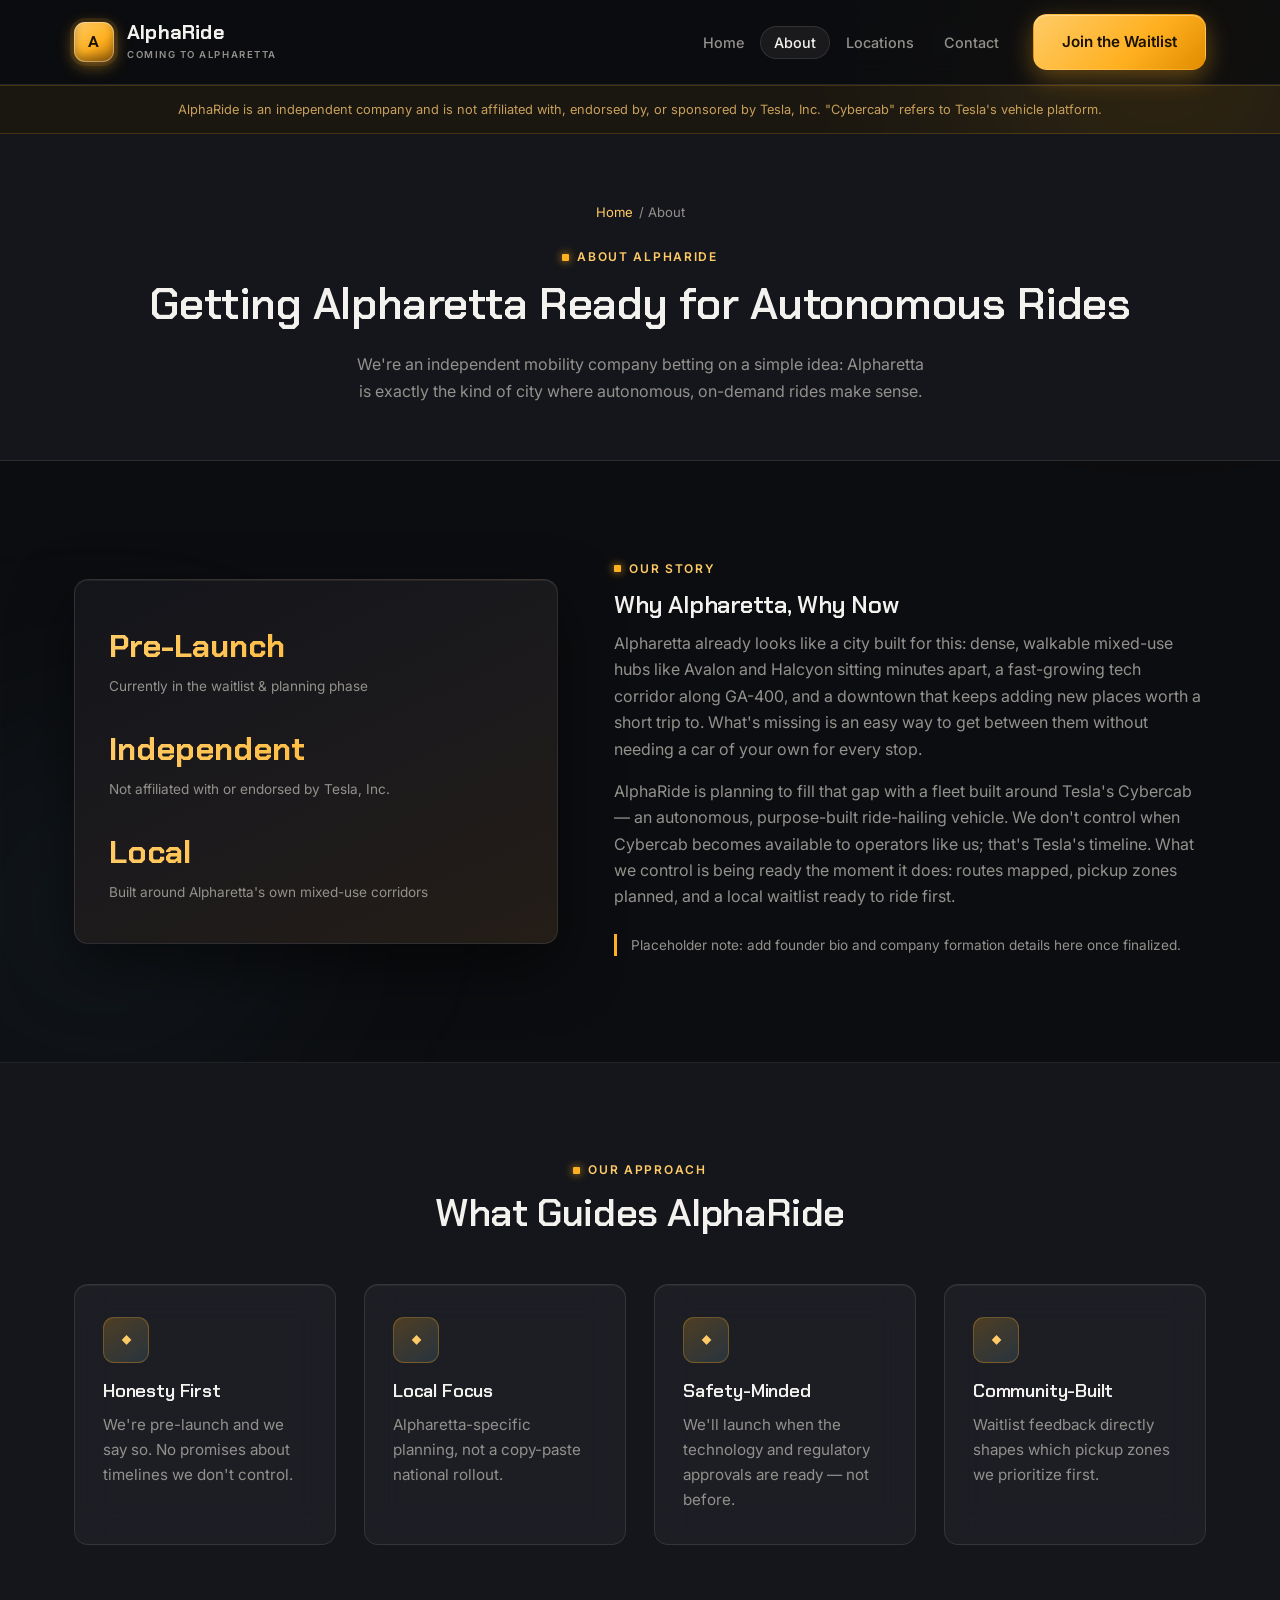
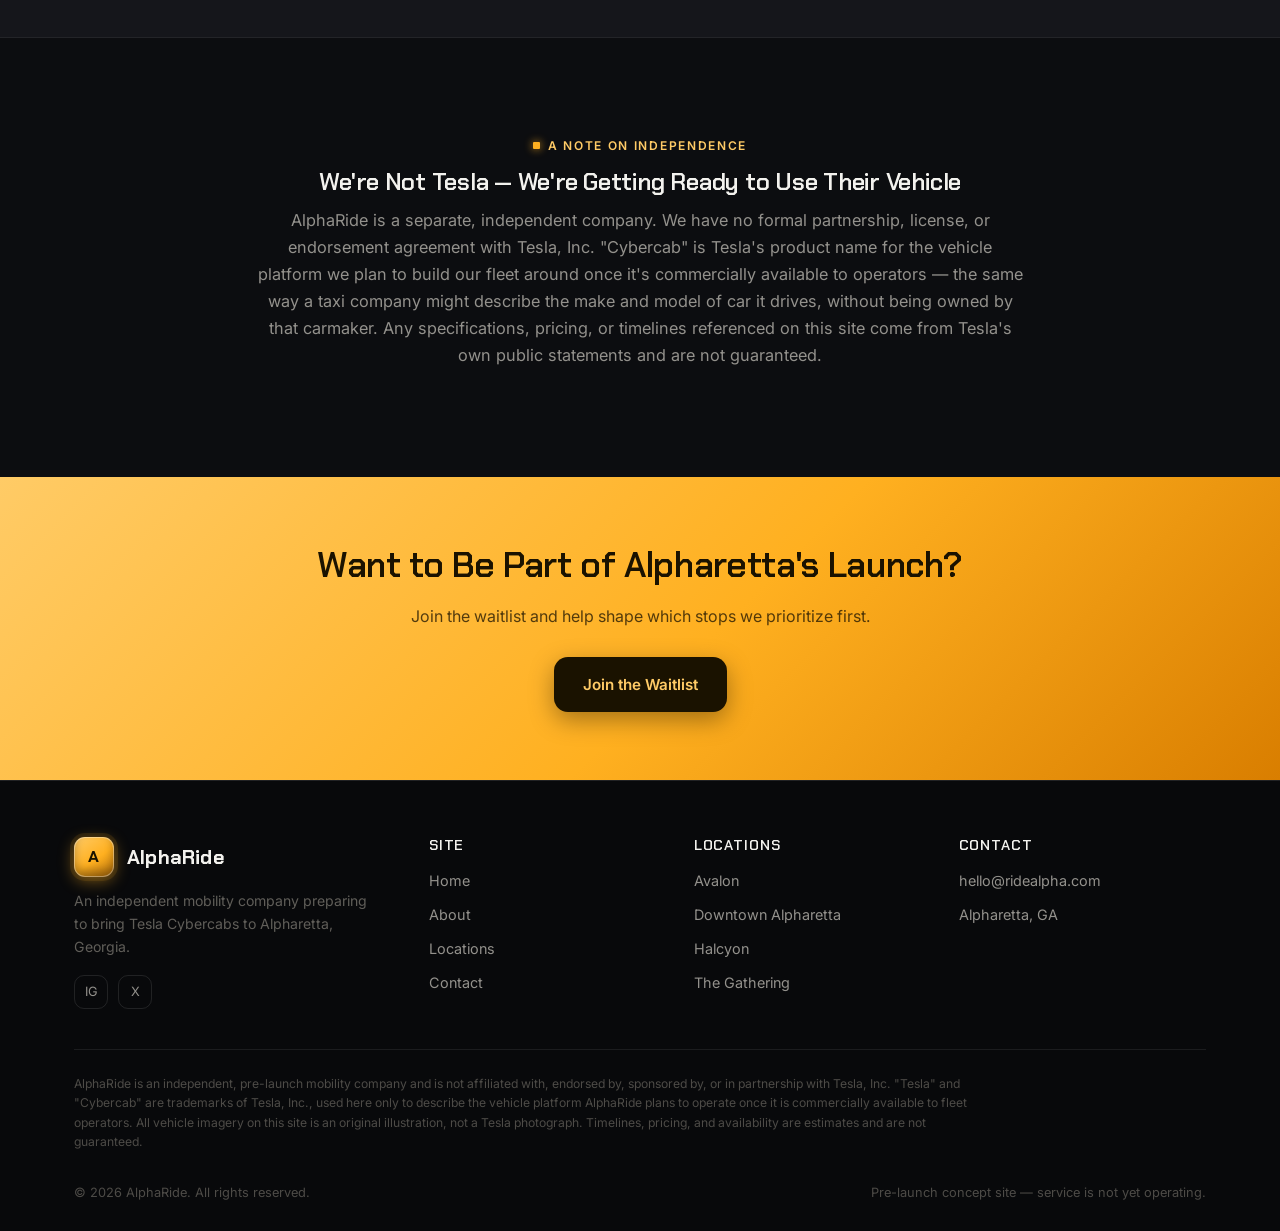
==== about.html @ 63493c4d "Build AlphaRide pre-launch site Four-page teaser site for AlphaRide, an independent mobility company" ====
<!DOCTYPE html>
<html lang="en">
<head>
<meta charset="UTF-8">
<meta name="viewport" content="width=device-width, initial-scale=1.0">
<title>About | AlphaRide</title>
<meta name="description" content="AlphaRide is an independent mobility company preparing to launch a Tesla Cybercab fleet in Alpharetta, Georgia. Learn about our vision and approach.">
<link rel="icon" type="image/svg+xml" href="favicon.svg">
<link rel="preconnect" href="https://fonts.googleapis.com">
<link rel="preconnect" href="https://fonts.gstatic.com" crossorigin>
<link href="https://fonts.googleapis.com/css2?family=Chakra+Petch:wght@500;600;700&family=Inter:wght@400;500;600;700&display=swap" rel="stylesheet">
<link rel="stylesheet" href="css/styles.css">
</head>
<body>

<header class="site-header">
  <div class="container">
    <a href="index.html" class="logo">
      <span class="logo-mark">A</span>
      <span>
        <span class="logo-text">AlphaRide</span>
        <span class="logo-sub">Coming to Alpharetta</span>
      </span>
    </a>
    <nav class="main-nav" id="main-nav">
      <ul class="nav-links">
        <li><a href="index.html">Home</a></li>
        <li><a href="about.html" class="active">About</a></li>
        <li><a href="locations.html">Locations</a></li>
        <li><a href="contact.html">Contact</a></li>
      </ul>
      <a href="contact.html" class="btn btn-primary">Join the Waitlist</a>
    </nav>
    <button class="nav-toggle" aria-label="Toggle navigation" aria-expanded="false" aria-controls="main-nav">
      <span></span><span></span><span></span>
    </button>
  </div>
</header>

<div class="disclaimer-strip">
  <div class="container">
    <p>AlphaRide is an independent company and is not affiliated with, endorsed by, or sponsored by Tesla, Inc. "Cybercab" refers to Tesla's vehicle platform.</p>
  </div>
</div>

<main>

  <div class="page-header">
    <div class="container">
      <div class="breadcrumb"><a href="index.html">Home</a> / About</div>
      <span class="eyebrow">About AlphaRide</span>
      <h1>Getting Alpharetta Ready for Autonomous Rides</h1>
      <p>We're an independent mobility company betting on a simple idea: Alpharetta is exactly the kind of city where autonomous, on-demand rides make sense.</p>
    </div>
  </div>

  <!-- Story -->
  <section>
    <div class="container about-split">
      <div class="stat-panel">
        <div class="sp-item">
          <div class="sp-number">Pre-Launch</div>
          <div class="sp-label">Currently in the waitlist &amp; planning phase</div>
        </div>
        <div class="sp-item">
          <div class="sp-number">Independent</div>
          <div class="sp-label">Not affiliated with or endorsed by Tesla, Inc.</div>
        </div>
        <div class="sp-item">
          <div class="sp-number">Local</div>
          <div class="sp-label">Built around Alpharetta's own mixed-use corridors</div>
        </div>
      </div>
      <div>
        <span class="eyebrow">Our Story</span>
        <h2>Why Alpharetta, Why Now</h2>
        <p style="color:var(--color-text-light);">Alpharetta already looks like a city built for this: dense, walkable mixed-use hubs like Avalon and Halcyon sitting minutes apart, a fast-growing tech corridor along GA-400, and a downtown that keeps adding new places worth a short trip to. What's missing is an easy way to get between them without needing a car of your own for every stop.</p>
        <p style="color:var(--color-text-light);">AlphaRide is planning to fill that gap with a fleet built around Tesla's Cybercab — an autonomous, purpose-built ride-hailing vehicle. We don't control when Cybercab becomes available to operators like us; that's Tesla's timeline. What we control is being ready the moment it does: routes mapped, pickup zones planned, and a local waitlist ready to ride first.</p>
        <p style="font-size:0.85rem; color:var(--color-text-light); border-left:3px solid var(--color-accent); padding-left:14px; margin-top:24px;">
          Placeholder note: add founder bio and company formation details here once finalized.
        </p>
      </div>
    </div>
  </section>

  <!-- Values -->
  <section class="section-bg-alt">
    <div class="container">
      <div class="section-header">
        <span class="eyebrow">Our Approach</span>
        <h2>What Guides AlphaRide</h2>
      </div>
      <div class="grid grid-4">
        <div class="card">
          <div class="icon">◆</div>
          <h3>Honesty First</h3>
          <p>We're pre-launch and we say so. No promises about timelines we don't control.</p>
        </div>
        <div class="card">
          <div class="icon">◆</div>
          <h3>Local Focus</h3>
          <p>Alpharetta-specific planning, not a copy-paste national rollout.</p>
        </div>
        <div class="card">
          <div class="icon">◆</div>
          <h3>Safety-Minded</h3>
          <p>We'll launch when the technology and regulatory approvals are ready — not before.</p>
        </div>
        <div class="card">
          <div class="icon">◆</div>
          <h3>Community-Built</h3>
          <p>Waitlist feedback directly shapes which pickup zones we prioritize first.</p>
        </div>
      </div>
    </div>
  </section>

  <!-- Independence disclosure -->
  <section>
    <div class="container" style="max-width:820px; text-align:center; margin:0 auto;">
      <span class="eyebrow" style="justify-content:center;">A Note on Independence</span>
      <h2>We're Not Tesla — We're Getting Ready to Use Their Vehicle</h2>
      <p style="color:var(--color-text-light); font-size:1.02rem;">AlphaRide is a separate, independent company. We have no formal partnership, license, or endorsement agreement with Tesla, Inc. "Cybercab" is Tesla's product name for the vehicle platform we plan to build our fleet around once it's commercially available to operators — the same way a taxi company might describe the make and model of car it drives, without being owned by that carmaker. Any specifications, pricing, or timelines referenced on this site come from Tesla's own public statements and are not guaranteed.</p>
    </div>
  </section>

  <!-- CTA -->
  <section class="cta-banner">
    <div class="container">
      <h2>Want to Be Part of Alpharetta's Launch?</h2>
      <p>Join the waitlist and help shape which stops we prioritize first.</p>
      <a href="contact.html" class="btn btn-primary">Join the Waitlist</a>
    </div>
  </section>

</main>

<footer class="site-footer">
  <div class="container">
    <div class="footer-grid">
      <div class="footer-brand">
        <a href="index.html" class="logo">
          <span class="logo-mark">A</span>
          <span class="logo-text">AlphaRide</span>
        </a>
        <p>An independent mobility company preparing to bring Tesla Cybercabs to Alpharetta, Georgia.</p>
        <div class="footer-social">
          <a href="#" aria-label="Instagram">IG</a>
          <a href="#" aria-label="X / Twitter">X</a>
        </div>
      </div>
      <div class="footer-col">
        <h4>Site</h4>
        <ul>
          <li><a href="index.html">Home</a></li>
          <li><a href="about.html">About</a></li>
          <li><a href="locations.html">Locations</a></li>
          <li><a href="contact.html">Contact</a></li>
        </ul>
      </div>
      <div class="footer-col">
        <h4>Locations</h4>
        <ul>
          <li><a href="locations.html">Avalon</a></li>
          <li><a href="locations.html">Downtown Alpharetta</a></li>
          <li><a href="locations.html">Halcyon</a></li>
          <li><a href="locations.html">The Gathering</a></li>
        </ul>
      </div>
      <div class="footer-col">
        <h4>Contact</h4>
        <ul>
          <li><a href="mailto:hello@ridealpha.com">hello@ridealpha.com</a></li>
          <li>Alpharetta, GA</li>
        </ul>
      </div>
    </div>
    <p class="footer-legal">AlphaRide is an independent, pre-launch mobility company and is not affiliated with, endorsed by, sponsored by, or in partnership with Tesla, Inc. "Tesla" and "Cybercab" are trademarks of Tesla, Inc., used here only to describe the vehicle platform AlphaRide plans to operate once it is commercially available to fleet operators. All vehicle imagery on this site is an original illustration, not a Tesla photograph. Timelines, pricing, and availability are estimates and are not guaranteed.</p>
    <div class="footer-bottom">
      <span>&copy; 2026 AlphaRide. All rights reserved.</span>
      <span>Pre-launch concept site — service is not yet operating.</span>
    </div>
  </div>
</footer>

<script src="js/main.js"></script>
</body>
</html>
---- css/styles.css ----
/* ===========================================================
   AlphaRide — shared stylesheet
   Dark graphite + amber "headlights at dusk" visual system
   =========================================================== */

:root {
  --color-bg: #0c0d10;
  --color-bg-alt: #15161b;
  --color-bg-dark: #08090b;
  --color-bg-dark-alt: #131419;
  --color-text: #f3f2ee;
  --color-text-light: #93918c;
  --color-text-invert: #f3f2ee;
  --color-accent: #ffb020;
  --color-accent-dark: #ffcb66;
  --color-ice: #7dd8ff;
  --color-white: #ffffff;
  --color-border: rgba(255, 255, 255, 0.1);
  --color-border-strong: rgba(255, 255, 255, 0.2);

  --glass-bg: rgba(255, 255, 255, 0.035);
  --glass-bg-hover: rgba(255, 255, 255, 0.06);
  --glass-blur: blur(18px) saturate(140%);

  --font-heading: "Chakra Petch", "Inter", -apple-system, BlinkMacSystemFont, "Segoe UI", sans-serif;
  --font-body: "Inter", -apple-system, BlinkMacSystemFont, "Segoe UI", sans-serif;

  --max-width: 1180px;
  --radius: 14px;
  --shadow-sm: 0 1px 3px rgba(0, 0, 0, 0.3);
  --shadow-md: 0 24px 60px rgba(0, 0, 0, 0.5);
  --transition: 0.25s cubic-bezier(0.4, 0, 0.2, 1);
}

/* ---------- Reset ---------- */
*, *::before, *::after { box-sizing: border-box; }
html { scroll-behavior: smooth; }

body {
  margin: 0;
  font-family: var(--font-body);
  color: var(--color-text);
  background: var(--color-bg);
  line-height: 1.65;
  -webkit-font-smoothing: antialiased;
  position: relative;
  overflow-x: hidden;
}

body::before,
body::after {
  content: "";
  position: fixed;
  border-radius: 50%;
  filter: blur(120px);
  z-index: -1;
  pointer-events: none;
}

body::before {
  width: 640px;
  height: 480px;
  top: -180px;
  right: -200px;
  background: radial-gradient(circle, rgba(255, 176, 32, 0.16), transparent 70%);
}

body::after {
  width: 560px;
  height: 420px;
  bottom: -220px;
  left: -180px;
  background: radial-gradient(circle, rgba(125, 216, 255, 0.1), transparent 70%);
}

::selection { background: rgba(255, 176, 32, 0.35); color: #10100e; }

::-webkit-scrollbar { width: 10px; height: 10px; }
::-webkit-scrollbar-track { background: var(--color-bg); }
::-webkit-scrollbar-thumb { background: rgba(255, 255, 255, 0.14); border-radius: 8px; }
::-webkit-scrollbar-thumb:hover { background: rgba(255, 255, 255, 0.24); }

img { max-width: 100%; display: block; }
a { color: inherit; text-decoration: none; }
ul { margin: 0; padding: 0; list-style: none; }

h1, h2, h3, h4 {
  font-family: var(--font-heading);
  font-weight: 600;
  line-height: 1.14;
  letter-spacing: -0.01em;
  margin: 0 0 0.5em;
  color: var(--color-text);
}

p { margin: 0 0 1em; color: var(--color-text-light); }

.container {
  width: 100%;
  max-width: var(--max-width);
  margin: 0 auto;
  padding: 0 24px;
  position: relative;
}

section { padding: 92px 0; position: relative; }

.section-bg-alt {
  background: var(--color-bg-alt);
  border-top: 1px solid rgba(255, 255, 255, 0.06);
  border-bottom: 1px solid rgba(255, 255, 255, 0.06);
}

.section-bg-dark {
  position: relative;
  background: linear-gradient(160deg, var(--color-bg-dark) 0%, var(--color-bg-dark-alt) 100%);
  overflow: hidden;
}

.section-header { max-width: 640px; margin: 0 auto 48px; text-align: center; }

.eyebrow {
  display: inline-flex;
  align-items: center;
  gap: 8px;
  font-family: var(--font-body);
  font-size: 0.75rem;
  font-weight: 600;
  letter-spacing: 0.14em;
  text-transform: uppercase;
  color: var(--color-accent-dark);
  margin-bottom: 12px;
}

.eyebrow::before {
  content: "";
  width: 7px;
  height: 7px;
  border-radius: 1px;
  background: var(--color-accent);
  box-shadow: 0 0 8px rgba(255, 176, 32, 0.85);
  display: inline-block;
}

.section-header h2 { font-size: clamp(1.75rem, 3vw, 2.5rem); }
.section-header p { color: var(--color-text-light); font-size: 1.05rem; }

/* ---------- Disclaimer strip ---------- */
.disclaimer-strip {
  background: rgba(255, 176, 32, 0.06);
  border-top: 1px solid rgba(255, 176, 32, 0.18);
  border-bottom: 1px solid rgba(255, 176, 32, 0.18);
  padding: 14px 0;
}

.disclaimer-strip p {
  margin: 0;
  font-size: 0.8rem;
  color: #c9a05a;
  text-align: center;
  line-height: 1.5;
}

/* ---------- Buttons ---------- */
.btn {
  display: inline-flex;
  align-items: center;
  justify-content: center;
  gap: 8px;
  padding: 14px 28px;
  border-radius: var(--radius);
  font-weight: 600;
  font-size: 0.95rem;
  border: 1px solid transparent;
  cursor: pointer;
  transition: background var(--transition), color var(--transition), border-color var(--transition), transform var(--transition), box-shadow var(--transition);
  white-space: nowrap;
}

.btn:hover { transform: translateY(-2px); }

.btn-primary {
  background: linear-gradient(135deg, #ffcb66 0%, var(--color-accent) 60%, #e08d00 100%);
  color: #1a1200;
  box-shadow: 0 8px 24px rgba(255, 176, 32, 0.35), inset 0 1px 0 rgba(255, 255, 255, 0.35);
}

.btn-primary:hover {
  box-shadow: 0 12px 34px rgba(255, 176, 32, 0.5), inset 0 1px 0 rgba(255, 255, 255, 0.4);
}

.btn-secondary {
  background: var(--glass-bg);
  backdrop-filter: var(--glass-blur);
  -webkit-backdrop-filter: var(--glass-blur);
  color: var(--color-text);
  border-color: var(--color-border);
}

.btn-secondary:hover {
  background: var(--glass-bg-hover);
  border-color: var(--color-border-strong);
  box-shadow: 0 8px 24px rgba(0, 0, 0, 0.35);
}

.btn-block { width: 100%; }

/* ---------- Header ---------- */
.site-header {
  position: sticky;
  top: 0;
  z-index: 100;
  background: rgba(12, 13, 16, 0.72);
  backdrop-filter: blur(14px) saturate(140%);
  -webkit-backdrop-filter: blur(14px) saturate(140%);
  border-bottom: 1px solid var(--color-border);
}

.site-header .container {
  display: flex;
  align-items: center;
  justify-content: space-between;
  height: 84px;
}

.logo {
  font-family: var(--font-heading);
  font-size: 1.25rem;
  font-weight: 700;
  letter-spacing: 0.01em;
  color: var(--color-text);
  display: flex;
  align-items: center;
  gap: 13px;
}

.logo .logo-mark {
  position: relative;
  width: 40px;
  height: 40px;
  border-radius: 11px;
  background: linear-gradient(145deg, #ffcb66 0%, var(--color-accent) 55%, #b9720a 100%);
  color: #1a1200;
  display: flex;
  align-items: center;
  justify-content: center;
  flex-shrink: 0;
  font-family: var(--font-heading);
  font-weight: 700;
  font-size: 1.05rem;
  box-shadow:
    inset 0 0 0 1px rgba(255, 255, 255, 0.35),
    inset 0 -6px 10px rgba(20, 12, 0, 0.35),
    0 4px 16px rgba(255, 176, 32, 0.45),
    0 0 0 4px rgba(255, 176, 32, 0.1);
  transition: box-shadow var(--transition), transform var(--transition);
}

.logo:hover .logo-mark {
  transform: translateY(-1px);
  box-shadow:
    inset 0 0 0 1px rgba(255, 255, 255, 0.4),
    inset 0 -6px 10px rgba(20, 12, 0, 0.35),
    0 6px 20px rgba(255, 176, 32, 0.6),
    0 0 0 5px rgba(255, 176, 32, 0.14);
}

.logo .logo-text { display: block; line-height: 1.1; }

.logo .logo-sub {
  display: block;
  font-family: var(--font-body);
  font-size: 0.6rem;
  font-weight: 600;
  letter-spacing: 0.16em;
  text-transform: uppercase;
  color: var(--color-text-light);
  margin-top: 4px;
}

.main-nav { display: flex; align-items: center; gap: 8px; }
.nav-links { display: flex; align-items: center; gap: 2px; margin-right: 12px; }

.nav-links a {
  font-size: 0.9rem;
  font-weight: 500;
  color: var(--color-text-light);
  position: relative;
  padding: 8px 14px;
  border-radius: 999px;
  transition: background var(--transition), color var(--transition);
}

.nav-links a:hover { color: var(--color-text); background: var(--glass-bg); }

.nav-links a.active {
  color: var(--color-text);
  background: var(--glass-bg-hover);
  box-shadow: inset 0 0 0 1px var(--color-border);
}

.nav-toggle {
  display: none;
  flex-direction: column;
  justify-content: center;
  gap: 5px;
  width: 40px;
  height: 40px;
  border: 1px solid var(--color-border);
  border-radius: var(--radius);
  background: var(--glass-bg);
  cursor: pointer;
}

.nav-toggle span {
  display: block;
  width: 18px;
  height: 2px;
  background: var(--color-text);
  margin: 0 auto;
  transition: transform var(--transition), opacity var(--transition);
}

.nav-toggle[aria-expanded="true"] span:nth-child(1) { transform: translateY(7px) rotate(45deg); }
.nav-toggle[aria-expanded="true"] span:nth-child(2) { opacity: 0; }
.nav-toggle[aria-expanded="true"] span:nth-child(3) { transform: translateY(-7px) rotate(-45deg); }

/* ---------- Hero ---------- */
.hero {
  padding: 100px 0 60px;
  position: relative;
  background: radial-gradient(ellipse 900px 500px at 15% -10%, rgba(255, 176, 32, 0.14), transparent 60%);
}

.hero .container {
  display: grid;
  grid-template-columns: 1fr;
  gap: 20px;
}

.hero-copy { max-width: 720px; }

.hero h1 { font-size: clamp(2.4rem, 5vw, 3.8rem); margin-bottom: 20px; }

.hero p.lead {
  font-size: 1.18rem;
  color: var(--color-text-light);
  max-width: 56ch;
}

.grad-text {
  background: linear-gradient(120deg, var(--color-accent-dark) 0%, var(--color-accent) 60%, var(--color-ice) 100%);
  -webkit-background-clip: text;
  background-clip: text;
  color: transparent;
}

.hero-actions { display: flex; gap: 16px; flex-wrap: wrap; margin-top: 32px; }

.hero-note {
  margin-top: 18px;
  font-size: 0.82rem;
  color: #6f6d68;
}

/* ---------- Vehicle scene (hero illustration) ---------- */
.vehicle-scene {
  position: relative;
  width: 100%;
  aspect-ratio: 16 / 7;
  border-radius: var(--radius);
  overflow: hidden;
  box-shadow: var(--shadow-md), inset 0 1px 0 rgba(255, 255, 255, 0.06);
  border: 1px solid var(--color-border);
  background: linear-gradient(180deg, #14151b 0%, #1c1a1c 55%, #241d17 100%);
  margin-top: 40px;
}

.vehicle-scene svg { position: absolute; inset: 0; width: 100%; height: 100%; }

.vehicle-scene .vs-caption {
  position: absolute;
  left: 22px;
  bottom: 18px;
  z-index: 2;
  font-size: 0.78rem;
  font-weight: 600;
  color: var(--color-text-invert);
}

.vehicle-scene .vs-caption small {
  display: block;
  font-weight: 400;
  font-size: 0.68rem;
  opacity: 0.7;
  text-transform: uppercase;
  letter-spacing: 0.06em;
  margin-top: 2px;
}

.vs-glow { animation: vs-pulse 3.6s ease-in-out infinite; }

@keyframes vs-pulse {
  0%, 100% { opacity: 0.75; }
  50% { opacity: 1; }
}

@media (prefers-reduced-motion: reduce) {
  .vs-glow { animation: none; }
}

/* ---------- Stats / roadmap bar ---------- */
.stats-bar {
  background: rgba(255, 255, 255, 0.02);
  border-top: 1px solid var(--color-border);
  border-bottom: 1px solid var(--color-border);
  padding: 52px 0;
}

.stats-grid {
  display: grid;
  grid-template-columns: repeat(4, 1fr);
  gap: 24px;
  text-align: center;
}

.stats-grid .stat-number {
  font-family: var(--font-heading);
  font-size: clamp(1.6rem, 2.6vw, 2.1rem);
  font-weight: 700;
  background: linear-gradient(120deg, var(--color-accent-dark), var(--color-accent));
  -webkit-background-clip: text;
  background-clip: text;
  color: transparent;
}

.stats-grid .stat-label { font-size: 0.85rem; color: var(--color-text-light); margin-top: 4px; }

.stats-note {
  text-align: center;
  font-size: 0.75rem;
  color: #605e59;
  margin: 28px auto 0;
  max-width: 680px;
}

/* ---------- Cards / grid ---------- */
.grid { display: grid; gap: 28px; }
.grid-3 { grid-template-columns: repeat(3, 1fr); }
.grid-4 { grid-template-columns: repeat(4, 1fr); }
.grid-2 { grid-template-columns: repeat(2, 1fr); }

.card {
  position: relative;
  overflow: hidden;
  background: var(--glass-bg);
  backdrop-filter: var(--glass-blur);
  -webkit-backdrop-filter: var(--glass-blur);
  border: 1px solid var(--color-border);
  border-radius: var(--radius);
  padding: 32px 28px;
  box-shadow: inset 0 1px 0 rgba(255, 255, 255, 0.05);
  transition: box-shadow var(--transition), transform var(--transition), border-color var(--transition), background var(--transition);
}

.card:hover {
  background: var(--glass-bg-hover);
  box-shadow: 0 18px 40px rgba(255, 176, 32, 0.12), inset 0 1px 0 rgba(255, 255, 255, 0.08);
  transform: translateY(-4px);
  border-color: rgba(255, 176, 32, 0.3);
}

.card .icon {
  width: 46px;
  height: 46px;
  border-radius: 11px;
  background: linear-gradient(145deg, rgba(255, 176, 32, 0.22), rgba(125, 216, 255, 0.12));
  border: 1px solid rgba(255, 176, 32, 0.28);
  color: var(--color-accent-dark);
  display: flex;
  align-items: center;
  justify-content: center;
  margin-bottom: 18px;
  font-family: var(--font-heading);
  font-size: 1.15rem;
  font-weight: 700;
}

.card h3 { font-size: 1.15rem; margin-bottom: 10px; }
.card p { color: var(--color-text-light); font-size: 0.95rem; margin-bottom: 0; }

.card .tag-row { display: flex; gap: 8px; flex-wrap: wrap; margin-top: 14px; }

.pill {
  display: inline-block;
  font-size: 0.75rem;
  font-weight: 600;
  padding: 4px 11px;
  border-radius: 999px;
  background: rgba(255, 176, 32, 0.12);
  border: 1px solid rgba(255, 176, 32, 0.25);
  color: var(--color-accent-dark);
}

.pill.ice {
  background: rgba(125, 216, 255, 0.1);
  border-color: rgba(125, 216, 255, 0.28);
  color: var(--color-ice);
}

/* ---------- Timeline / roadmap steps ---------- */
.roadmap-steps {
  display: grid;
  grid-template-columns: repeat(4, 1fr);
  gap: 20px;
}

.roadmap-step { text-align: center; position: relative; }

.roadmap-step .step-number {
  width: 40px;
  height: 40px;
  border-radius: 11px;
  border: 1px solid rgba(255, 176, 32, 0.35);
  background: rgba(255, 176, 32, 0.1);
  color: var(--color-accent-dark);
  font-family: var(--font-heading);
  font-weight: 700;
  display: flex;
  align-items: center;
  justify-content: center;
  margin: 0 auto 14px;
}

.roadmap-step.is-current .step-number {
  background: linear-gradient(135deg, var(--color-accent-dark), var(--color-accent));
  color: #1a1200;
  box-shadow: 0 0 0 4px rgba(255, 176, 32, 0.15);
}

.roadmap-step h4 { font-size: 1rem; margin-bottom: 6px; }
.roadmap-step p { font-size: 0.85rem; color: var(--color-text-light); }
.roadmap-step .step-status {
  display: inline-block;
  margin-top: 8px;
  font-size: 0.68rem;
  font-weight: 700;
  text-transform: uppercase;
  letter-spacing: 0.05em;
  color: #605e59;
}

.roadmap-step.is-current .step-status { color: var(--color-accent-dark); }

/* ---------- CTA banner ---------- */
.cta-banner {
  position: relative;
  background: linear-gradient(135deg, #ffcb66 0%, var(--color-accent) 55%, #d97e00 100%);
  color: #1a1200;
  padding: 68px 0;
  text-align: center;
  overflow: hidden;
}

.cta-banner h2 { color: #1a1200; font-size: clamp(1.6rem, 3vw, 2.2rem); }
.cta-banner p { color: rgba(26, 18, 0, 0.75); max-width: 520px; margin: 0 auto 28px; }

.cta-banner .btn-secondary {
  background: rgba(26, 18, 0, 0.1);
  color: #1a1200;
  border-color: rgba(26, 18, 0, 0.3);
}

.cta-banner .btn-secondary:hover { background: rgba(26, 18, 0, 0.18); }

.cta-banner .btn-primary {
  background: #1a1200;
  color: var(--color-accent-dark);
  box-shadow: 0 8px 24px rgba(0, 0, 0, 0.35);
}

.cta-banner .btn-primary:hover { background: #000; }

/* ---------- Page header ---------- */
.page-header {
  position: relative;
  padding: 68px 0 56px;
  background: var(--color-bg-alt);
  border-bottom: 1px solid var(--color-border);
  text-align: center;
  overflow: hidden;
}

.page-header .eyebrow { justify-content: center; }
.page-header h1 { font-size: clamp(2rem, 3.5vw, 2.75rem); }
.page-header p { color: var(--color-text-light); max-width: 580px; margin: 0 auto; }

.breadcrumb {
  font-size: 0.82rem;
  color: var(--color-text-light);
  margin-bottom: 18px;
  justify-content: center;
  display: flex;
  gap: 6px;
}

.breadcrumb a { color: var(--color-accent-dark); }

/* ---------- Locations ---------- */
.filter-bar {
  display: flex;
  justify-content: center;
  flex-wrap: wrap;
  gap: 10px;
  margin-bottom: 40px;
}

.filter-btn {
  padding: 9px 18px;
  border: 1px solid var(--color-border);
  border-radius: 999px;
  background: var(--glass-bg);
  color: var(--color-text-light);
  font-size: 0.85rem;
  font-weight: 500;
  cursor: pointer;
  transition: background var(--transition), color var(--transition), border-color var(--transition);
}

.filter-btn:hover { border-color: rgba(255, 176, 32, 0.4); color: var(--color-text); }

.filter-btn.active {
  background: linear-gradient(135deg, var(--color-accent-dark), var(--color-accent));
  color: #1a1200;
  border-color: transparent;
}

.location-grid { display: grid; grid-template-columns: repeat(3, 1fr); gap: 22px; }

.location-card {
  position: relative;
  background: var(--glass-bg);
  backdrop-filter: var(--glass-blur);
  -webkit-backdrop-filter: var(--glass-blur);
  border: 1px solid var(--color-border);
  border-radius: var(--radius);
  padding: 26px 24px;
  transition: box-shadow var(--transition), transform var(--transition), border-color var(--transition), background var(--transition);
}

.location-card.hidden { display: none; }

.location-card:hover {
  background: var(--glass-bg-hover);
  box-shadow: 0 18px 40px rgba(255, 176, 32, 0.12);
  transform: translateY(-3px);
  border-color: rgba(255, 176, 32, 0.28);
}

.location-card .loc-top {
  display: flex;
  justify-content: space-between;
  align-items: flex-start;
  gap: 10px;
  margin-bottom: 10px;
}

.location-card h3 { font-size: 1.05rem; margin-bottom: 2px; }
.location-card .loc-area { font-size: 0.78rem; color: var(--color-text-light); }

.loc-status {
  flex-shrink: 0;
  font-size: 0.68rem;
  font-weight: 700;
  text-transform: uppercase;
  letter-spacing: 0.05em;
  padding: 5px 10px;
  border-radius: 999px;
  white-space: nowrap;
  border: 1px solid transparent;
}

.loc-status.now { background: rgba(255, 176, 32, 0.14); color: var(--color-accent-dark); border-color: rgba(255, 176, 32, 0.3); }
.loc-status.upcoming { background: rgba(125, 216, 255, 0.1); color: var(--color-ice); border-color: rgba(125, 216, 255, 0.28); }

.location-card p.loc-desc { color: var(--color-text-light); font-size: 0.9rem; margin: 8px 0 0; }

.locations-note {
  text-align: center;
  color: var(--color-text-light);
  font-size: 0.88rem;
  max-width: 640px;
  margin: 44px auto 0;
}

/* ---------- About page ---------- */
.about-split { display: grid; grid-template-columns: 0.9fr 1.1fr; gap: 56px; align-items: center; }

.stat-panel {
  position: relative;
  border-radius: var(--radius);
  box-shadow: var(--shadow-md), inset 0 1px 0 rgba(255, 255, 255, 0.06);
  border: 1px solid var(--color-border);
  background: linear-gradient(155deg, #14151b 0%, #1c1a1c 55%, #241d17 100%);
  padding: 40px 34px;
  display: flex;
  flex-direction: column;
  justify-content: center;
  gap: 26px;
  overflow: hidden;
}

.stat-panel .sp-item .sp-number {
  font-family: var(--font-heading);
  font-size: 2rem;
  font-weight: 700;
  background: linear-gradient(120deg, var(--color-accent-dark), var(--color-accent));
  -webkit-background-clip: text;
  background-clip: text;
  color: transparent;
}

.stat-panel .sp-item .sp-label { font-size: 0.85rem; color: var(--color-text-light); margin-top: 2px; }

.values-grid { display: grid; grid-template-columns: repeat(2, 1fr); gap: 28px; }

.value-item h4 {
  font-size: 1.05rem;
  margin-bottom: 6px;
  display: flex;
  align-items: center;
  gap: 10px;
  color: var(--color-text);
}

.value-item h4::before {
  content: "";
  width: 7px;
  height: 7px;
  border-radius: 1px;
  background: var(--color-accent);
  box-shadow: 0 0 8px rgba(255, 176, 32, 0.8);
  display: inline-block;
}

.value-item p { color: var(--color-text-light); font-size: 0.92rem; }

/* ---------- Contact / waitlist ---------- */
.contact-layout { display: grid; grid-template-columns: 1.1fr 0.9fr; gap: 56px; align-items: start; }

.contact-form {
  background: var(--glass-bg);
  backdrop-filter: var(--glass-blur);
  -webkit-backdrop-filter: var(--glass-blur);
  border: 1px solid var(--color-border);
  border-radius: var(--radius);
  padding: 36px;
  box-shadow: var(--shadow-md), inset 0 1px 0 rgba(255, 255, 255, 0.05);
}

.form-row { display: grid; grid-template-columns: 1fr 1fr; gap: 18px; }
.form-group { margin-bottom: 20px; }

.form-group label { display: block; font-size: 0.85rem; font-weight: 600; margin-bottom: 6px; color: var(--color-text); }
.form-group .req { color: var(--color-accent); }

.form-group input,
.form-group select,
.form-group textarea {
  width: 100%;
  padding: 12px 14px;
  border: 1px solid var(--color-border);
  border-radius: 11px;
  font-family: var(--font-body);
  font-size: 0.95rem;
  background: rgba(255, 255, 255, 0.03);
  color: var(--color-text);
  transition: border-color var(--transition), box-shadow var(--transition), background var(--transition);
}

.form-group select option { background: #15161b; color: var(--color-text); }
.form-group input::placeholder, .form-group textarea::placeholder { color: #55534e; }

.form-group input:focus,
.form-group select:focus,
.form-group textarea:focus {
  outline: none;
  border-color: var(--color-accent);
  background: rgba(255, 255, 255, 0.05);
  box-shadow: 0 0 0 4px rgba(255, 176, 32, 0.14);
}

.radio-group { display: flex; gap: 20px; flex-wrap: wrap; }
.radio-option { display: flex; align-items: center; gap: 8px; font-size: 0.9rem; font-weight: 500; color: var(--color-text); }
.radio-option input { width: auto; }

.form-note { font-size: 0.8rem; color: var(--color-text-light); margin-top: 10px; }

.form-status { margin-top: 16px; padding: 12px 16px; border-radius: var(--radius); font-size: 0.9rem; display: none; }
.form-status.show { display: block; }
.form-status.success {
  background: rgba(255, 176, 32, 0.1);
  color: #ffd68a;
  border: 1px solid rgba(255, 176, 32, 0.32);
}

.contact-info-card {
  position: relative;
  background: linear-gradient(155deg, #14151b 0%, #1c1a1c 55%, #241d17 100%);
  border: 1px solid var(--color-border);
  border-radius: var(--radius);
  padding: 34px;
  margin-bottom: 24px;
  box-shadow: var(--shadow-md), inset 0 1px 0 rgba(255, 255, 255, 0.06);
  overflow: hidden;
}

.info-row { display: flex; gap: 14px; margin-bottom: 18px; font-size: 0.92rem; }

.info-row .icon {
  width: 36px;
  height: 36px;
  border-radius: 10px;
  background: rgba(255, 176, 32, 0.12);
  border: 1px solid rgba(255, 176, 32, 0.28);
  color: var(--color-accent-dark);
  display: flex;
  align-items: center;
  justify-content: center;
  flex-shrink: 0;
  font-size: 1rem;
}

.info-row div a:hover { color: var(--color-accent-dark); }

.service-area-list { display: flex; flex-wrap: wrap; gap: 8px; margin-top: 10px; }

.service-area-list li {
  font-size: 0.8rem;
  padding: 5px 12px;
  border-radius: 999px;
  background: rgba(255, 255, 255, 0.06);
  border: 1px solid var(--color-border);
  color: #d6d4cc;
}

.contact-side-card {
  background: var(--glass-bg);
  backdrop-filter: var(--glass-blur);
  -webkit-backdrop-filter: var(--glass-blur);
  border: 1px solid var(--color-border);
  border-radius: var(--radius);
  padding: 28px;
}

.contact-side-card h4 { font-size: 1rem; margin-bottom: 8px; }
.contact-side-card p { font-size: 0.9rem; color: var(--color-text-light); margin-bottom: 0; }

/* ---------- Footer ---------- */
.site-footer {
  background: var(--color-bg-dark);
  border-top: 1px solid var(--color-border);
  color: var(--color-text-light);
  padding: 56px 0 28px;
}

.footer-grid {
  display: grid;
  grid-template-columns: 1.4fr 1fr 1fr 1.1fr;
  gap: 40px;
  padding-bottom: 40px;
  border-bottom: 1px solid rgba(255, 255, 255, 0.08);
}

.footer-brand .logo { color: var(--color-text-invert); margin-bottom: 12px; }
.footer-brand .logo .logo-sub { color: #605e59; }
.footer-brand p { font-size: 0.88rem; color: #605e59; max-width: 34ch; }

.footer-social { display: flex; gap: 10px; margin-top: 16px; }

.footer-social a {
  width: 34px;
  height: 34px;
  border-radius: 10px;
  border: 1px solid var(--color-border);
  display: flex;
  align-items: center;
  justify-content: center;
  font-size: 0.8rem;
  transition: background var(--transition), border-color var(--transition);
}

.footer-social a:hover { background: var(--color-accent); border-color: var(--color-accent); color: #1a1200; }

.footer-col h4 {
  color: var(--color-text-invert);
  font-size: 0.9rem;
  text-transform: uppercase;
  letter-spacing: 0.06em;
  margin-bottom: 16px;
}

.footer-col li { margin-bottom: 10px; font-size: 0.9rem; }
.footer-col a:hover { color: var(--color-accent-dark); }

.footer-legal {
  padding-top: 24px;
  font-size: 0.76rem;
  color: #4d4b47;
  line-height: 1.6;
  max-width: 900px;
}

.footer-bottom {
  display: flex;
  justify-content: space-between;
  align-items: center;
  padding-top: 18px;
  font-size: 0.8rem;
  color: #4d4b47;
  flex-wrap: wrap;
  gap: 12px;
}

/* ---------- Scroll reveal ---------- */
.reveal-init {
  opacity: 0;
  transform: translateY(24px);
  transition: opacity 0.7s cubic-bezier(0.16, 1, 0.3, 1), transform 0.7s cubic-bezier(0.16, 1, 0.3, 1);
}

.reveal-init.is-visible { opacity: 1; transform: translateY(0); }

@media (prefers-reduced-motion: reduce) {
  .reveal-init { opacity: 1; transform: none; transition: none; }
  body::before, body::after { display: none; }
}

/* ===========================================================
   Responsive
   =========================================================== */
@media (max-width: 980px) {
  .grid-4 { grid-template-columns: repeat(2, 1fr); }
  .grid-3 { grid-template-columns: repeat(2, 1fr); }
  .stats-grid { grid-template-columns: repeat(2, 1fr); row-gap: 32px; }
  .roadmap-steps { grid-template-columns: repeat(2, 1fr); row-gap: 32px; }
  .about-split { grid-template-columns: 1fr; }
  .contact-layout { grid-template-columns: 1fr; }
  .footer-grid { grid-template-columns: 1fr 1fr; row-gap: 32px; }
  .location-grid { grid-template-columns: repeat(2, 1fr); }
}

@media (max-width: 720px) {
  section { padding: 68px 0; }
  .nav-toggle { display: flex; }

  .main-nav {
    position: absolute;
    top: 84px;
    left: 0;
    right: 0;
    background: var(--color-bg);
    border-bottom: 1px solid var(--color-border);
    flex-direction: column;
    align-items: stretch;
    padding: 8px 24px 24px;
    gap: 0;
    display: none;
  }

  .main-nav.open { display: flex; }
  .nav-links { flex-direction: column; align-items: flex-start; gap: 0; width: 100%; margin-right: 0; }

  .nav-links a {
    display: block;
    padding: 14px 4px;
    width: 100%;
    border-radius: 0;
    border-bottom: 1px solid var(--color-border);
  }

  .nav-links a.active { box-shadow: none; background: none; }
  .main-nav .btn { margin-top: 16px; width: 100%; }

  .grid-3, .grid-4, .grid-2 { grid-template-columns: 1fr; }
  .roadmap-steps { grid-template-columns: 1fr; }
  .form-row { grid-template-columns: 1fr; }
  .footer-grid { grid-template-columns: 1fr; }
  .location-grid { grid-template-columns: 1fr; }
  .hero-actions .btn { flex: 1 1 auto; }
}
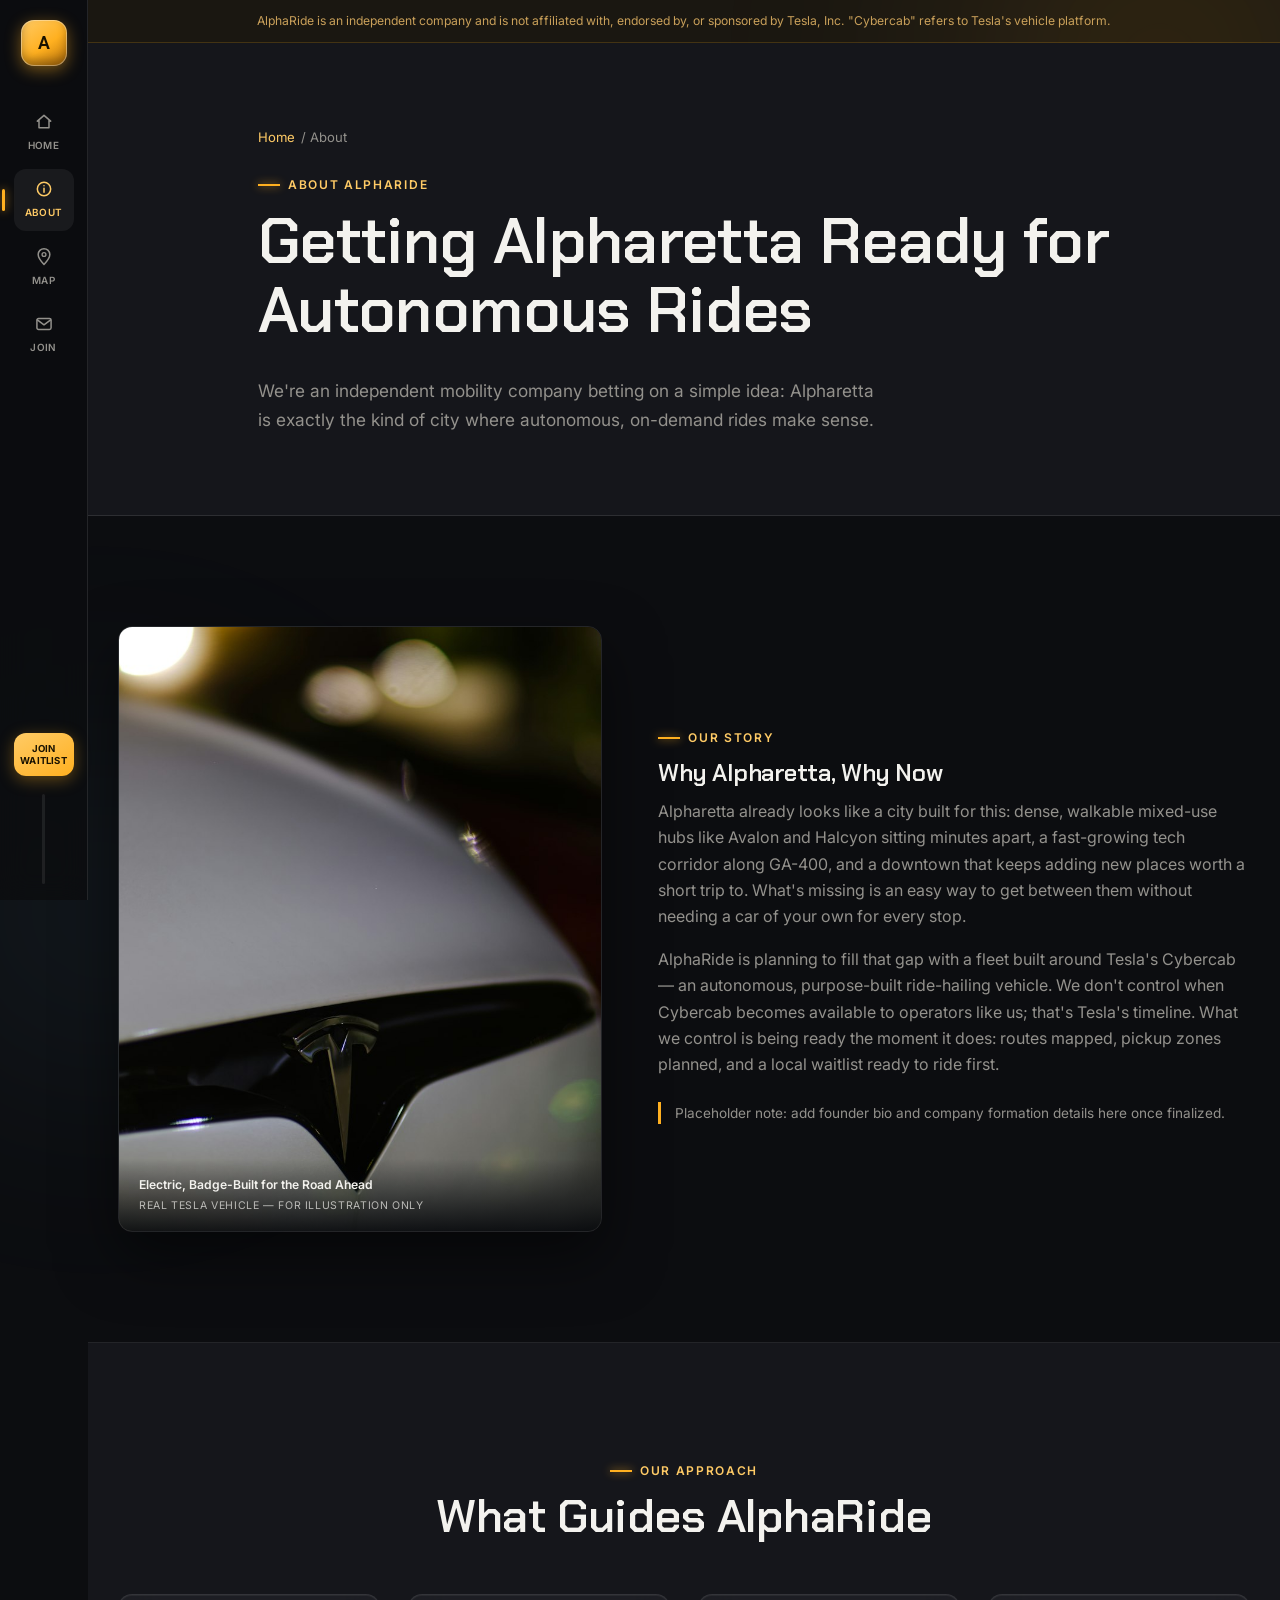
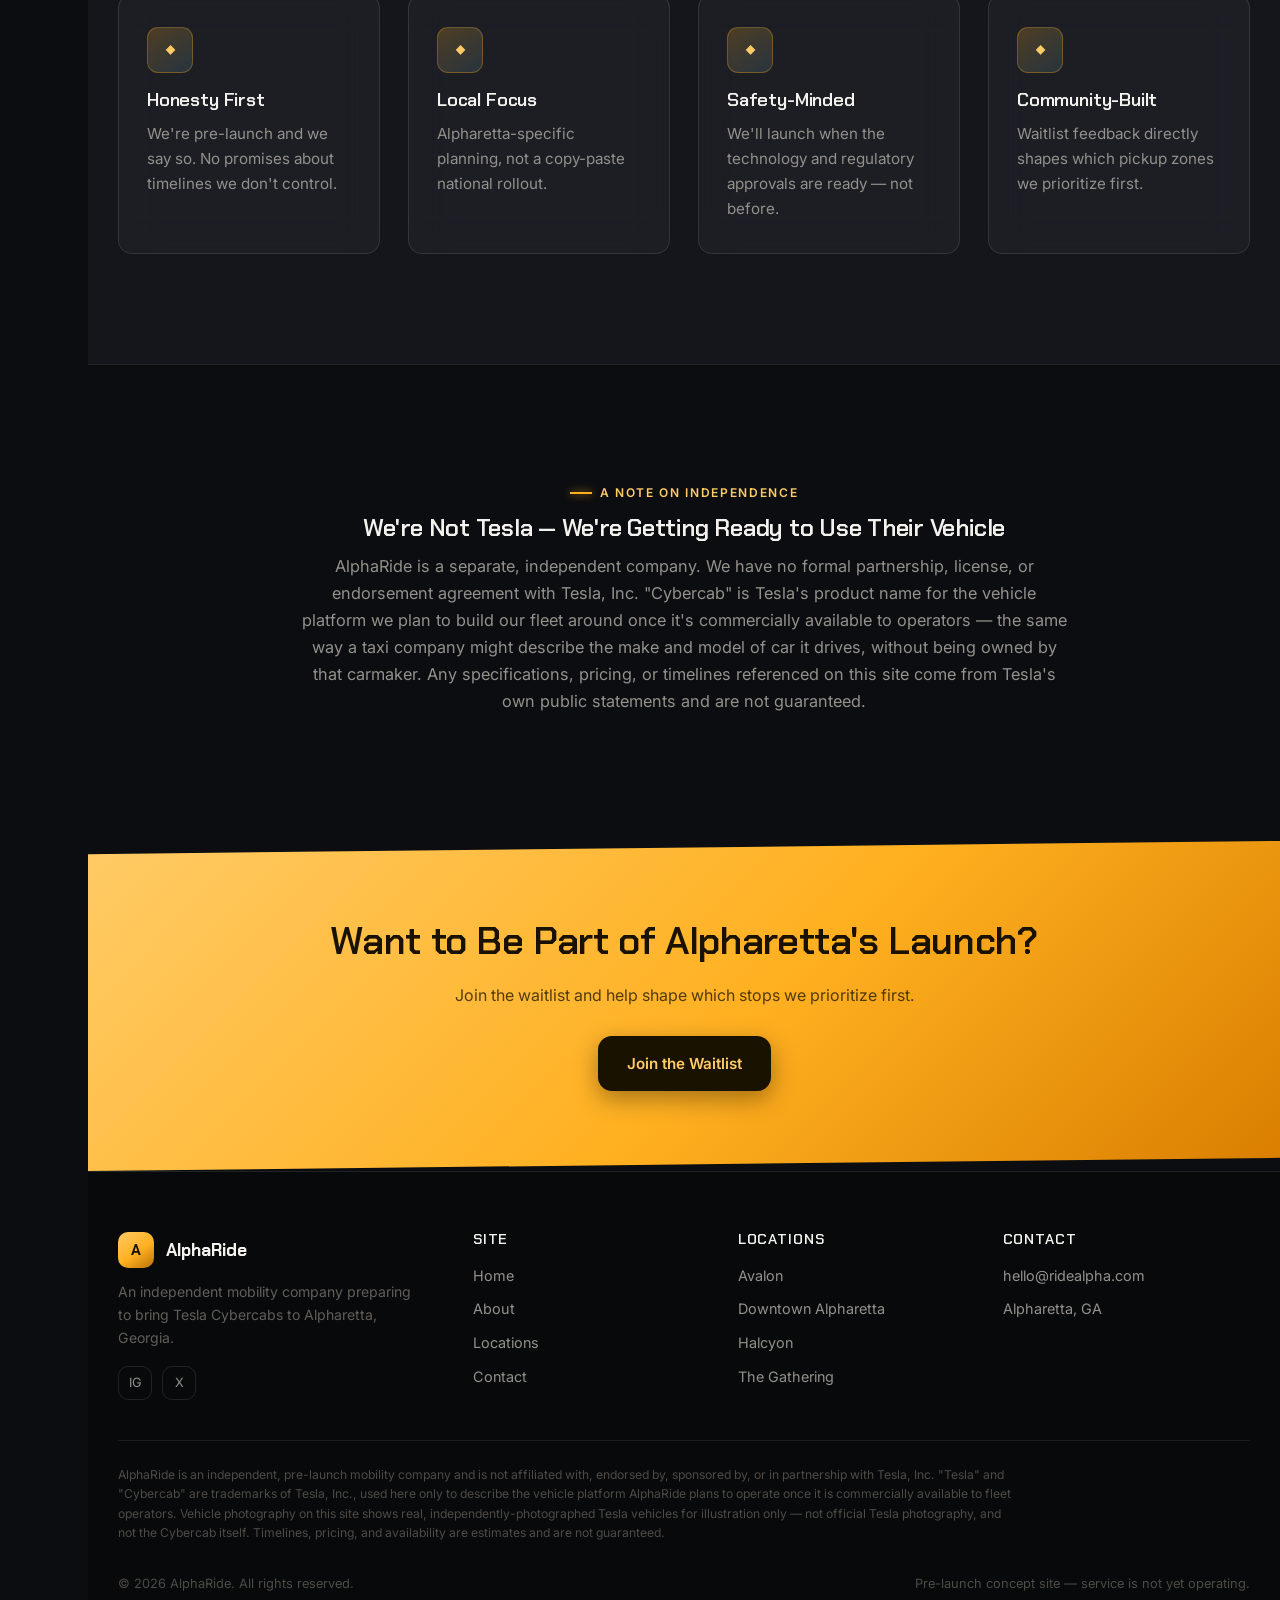
==== commit c8efb5cd: "Rebuild as "The Route" — a genuinely distinct layout system Replaced the shared header/hero/card-gri" ====
--- a/about.html
+++ b/about.html
@@ -13,29 +13,31 @@
 </head>
 <body>
 
-<header class="site-header">
-  <div class="container">
-    <a href="index.html" class="logo">
-      <span class="logo-mark">A</span>
-      <span>
-        <span class="logo-text">AlphaRide</span>
-        <span class="logo-sub">Coming to Alpharetta</span>
-      </span>
+<nav class="nav-rail">
+  <a href="index.html" class="rail-logo" aria-label="AlphaRide Home">
+    <span class="logo-mark">A</span>
+  </a>
+  <div class="rail-links">
+    <a href="index.html">
+      <span class="rail-icon"><svg viewBox="0 0 24 24"><path d="M4 11 12 4l8 7M6 10v9h12v-9" stroke="currentColor" fill="none" stroke-width="1.8" stroke-linecap="round" stroke-linejoin="round"/></svg></span>
+      Home
     </a>
-    <nav class="main-nav" id="main-nav">
-      <ul class="nav-links">
-        <li><a href="index.html">Home</a></li>
-        <li><a href="about.html" class="active">About</a></li>
-        <li><a href="locations.html">Locations</a></li>
-        <li><a href="contact.html">Contact</a></li>
-      </ul>
-      <a href="contact.html" class="btn btn-primary">Join the Waitlist</a>
-    </nav>
-    <button class="nav-toggle" aria-label="Toggle navigation" aria-expanded="false" aria-controls="main-nav">
-      <span></span><span></span><span></span>
-    </button>
+    <a href="about.html" class="active">
+      <span class="rail-icon"><svg viewBox="0 0 24 24"><circle cx="12" cy="12" r="8" stroke="currentColor" fill="none" stroke-width="1.8"/><path d="M12 11v5M12 8v.01" stroke="currentColor" stroke-width="1.8" stroke-linecap="round"/></svg></span>
+      About
+    </a>
+    <a href="locations.html">
+      <span class="rail-icon"><svg viewBox="0 0 24 24"><path d="M12 21s7-7.5 7-12a7 7 0 1 0-14 0c0 4.5 7 12 7 12Z" stroke="currentColor" fill="none" stroke-width="1.8" stroke-linejoin="round"/><circle cx="12" cy="9" r="2.3" stroke="currentColor" fill="none" stroke-width="1.6"/></svg></span>
+      Map
+    </a>
+    <a href="contact.html">
+      <span class="rail-icon"><svg viewBox="0 0 24 24"><rect x="3.5" y="5.5" width="17" height="13" rx="2" stroke="currentColor" fill="none" stroke-width="1.8"/><path d="M4 7l8 6 8-6" stroke="currentColor" fill="none" stroke-width="1.8" stroke-linecap="round" stroke-linejoin="round"/></svg></span>
+      Join
+    </a>
   </div>
-</header>
+  <a href="contact.html" class="rail-cta">Join<br>Waitlist</a>
+  <div class="rail-progress"><div class="rail-progress-fill"></div></div>
+</nav>
 
 <div class="disclaimer-strip">
   <div class="container">
@@ -57,19 +59,9 @@
   <!-- Story -->
   <section>
     <div class="container about-split">
-      <div class="stat-panel">
-        <div class="sp-item">
-          <div class="sp-number">Pre-Launch</div>
-          <div class="sp-label">Currently in the waitlist &amp; planning phase</div>
-        </div>
-        <div class="sp-item">
-          <div class="sp-number">Independent</div>
-          <div class="sp-label">Not affiliated with or endorsed by Tesla, Inc.</div>
-        </div>
-        <div class="sp-item">
-          <div class="sp-number">Local</div>
-          <div class="sp-label">Built around Alpharetta's own mixed-use corridors</div>
-        </div>
+      <div class="about-photo">
+        <img src="images/badge-tesla.jpg" alt="Close-up of a Tesla badge glowing at night with city lights in the background" loading="lazy">
+        <span class="about-photo-tag">Electric, Badge-Built for the Road Ahead<small>Real Tesla vehicle — for illustration only</small></span>
       </div>
       <div>
         <span class="eyebrow">Our Story</span>
@@ -141,7 +133,7 @@
       <div class="footer-brand">
         <a href="index.html" class="logo">
           <span class="logo-mark">A</span>
-          <span class="logo-text">AlphaRide</span>
+          AlphaRide
         </a>
         <p>An independent mobility company preparing to bring Tesla Cybercabs to Alpharetta, Georgia.</p>
         <div class="footer-social">
@@ -175,7 +167,7 @@
         </ul>
       </div>
     </div>
-    <p class="footer-legal">AlphaRide is an independent, pre-launch mobility company and is not affiliated with, endorsed by, sponsored by, or in partnership with Tesla, Inc. "Tesla" and "Cybercab" are trademarks of Tesla, Inc., used here only to describe the vehicle platform AlphaRide plans to operate once it is commercially available to fleet operators. All vehicle imagery on this site is an original illustration, not a Tesla photograph. Timelines, pricing, and availability are estimates and are not guaranteed.</p>
+    <p class="footer-legal">AlphaRide is an independent, pre-launch mobility company and is not affiliated with, endorsed by, sponsored by, or in partnership with Tesla, Inc. "Tesla" and "Cybercab" are trademarks of Tesla, Inc., used here only to describe the vehicle platform AlphaRide plans to operate once it is commercially available to fleet operators. Vehicle photography on this site shows real, independently-photographed Tesla vehicles for illustration only — not official Tesla photography, and not the Cybercab itself. Timelines, pricing, and availability are estimates and are not guaranteed.</p>
     <div class="footer-bottom">
       <span>&copy; 2026 AlphaRide. All rights reserved.</span>
       <span>Pre-launch concept site — service is not yet operating.</span>
--- a/css/styles.css
+++ b/css/styles.css
@@ -1,6 +1,8 @@
 /* ===========================================================
-   AlphaRide — shared stylesheet
-   Dark graphite + amber "headlights at dusk" visual system
+   AlphaRide — "The Route" visual system
+   Vertical rail nav, full-bleed split hero, route-line timeline,
+   horizontal location filmstrip. Graphite + amber "headlights at
+   dusk" palette.
    =========================================================== */
 
 :root {
@@ -25,6 +27,7 @@
   --font-heading: "Chakra Petch", "Inter", -apple-system, BlinkMacSystemFont, "Segoe UI", sans-serif;
   --font-body: "Inter", -apple-system, BlinkMacSystemFont, "Segoe UI", sans-serif;
 
+  --rail-width: 88px;
   --max-width: 1180px;
   --radius: 14px;
   --shadow-sm: 0 1px 3px rgba(0, 0, 0, 0.3);
@@ -45,6 +48,7 @@
   -webkit-font-smoothing: antialiased;
   position: relative;
   overflow-x: hidden;
+  padding-left: var(--rail-width);
 }
 
 body::before,
@@ -58,23 +62,16 @@
 }
 
 body::before {
-  width: 640px;
-  height: 480px;
-  top: -180px;
-  right: -200px;
+  width: 640px; height: 480px; top: -180px; right: -200px;
   background: radial-gradient(circle, rgba(255, 176, 32, 0.16), transparent 70%);
 }
 
 body::after {
-  width: 560px;
-  height: 420px;
-  bottom: -220px;
-  left: -180px;
+  width: 560px; height: 420px; bottom: -220px; left: -180px;
   background: radial-gradient(circle, rgba(125, 216, 255, 0.1), transparent 70%);
 }
 
 ::selection { background: rgba(255, 176, 32, 0.35); color: #10100e; }
-
 ::-webkit-scrollbar { width: 10px; height: 10px; }
 ::-webkit-scrollbar-track { background: var(--color-bg); }
 ::-webkit-scrollbar-thumb { background: rgba(255, 255, 255, 0.14); border-radius: 8px; }
@@ -87,7 +84,7 @@
 h1, h2, h3, h4 {
   font-family: var(--font-heading);
   font-weight: 600;
-  line-height: 1.14;
+  line-height: 1.08;
   letter-spacing: -0.01em;
   margin: 0 0 0.5em;
   color: var(--color-text);
@@ -95,15 +92,8 @@
 
 p { margin: 0 0 1em; color: var(--color-text-light); }
 
-.container {
-  width: 100%;
-  max-width: var(--max-width);
-  margin: 0 auto;
-  padding: 0 24px;
-  position: relative;
-}
-
-section { padding: 92px 0; position: relative; }
+.container { width: 100%; max-width: var(--max-width); margin: 0 auto; padding: 0 24px; position: relative; }
+section { padding: 110px 0; position: relative; }
 
 .section-bg-alt {
   background: var(--color-bg-alt);
@@ -117,7 +107,8 @@
   overflow: hidden;
 }
 
-.section-header { max-width: 640px; margin: 0 auto 48px; text-align: center; }
+.section-header { max-width: 640px; margin: 0 auto 52px; text-align: center; }
+.section-header.left { margin: 0 0 52px; text-align: left; }
 
 .eyebrow {
   display: inline-flex;
@@ -134,44 +125,29 @@
 
 .eyebrow::before {
   content: "";
-  width: 7px;
-  height: 7px;
-  border-radius: 1px;
+  width: 22px; height: 2px;
   background: var(--color-accent);
   box-shadow: 0 0 8px rgba(255, 176, 32, 0.85);
   display: inline-block;
 }
 
-.section-header h2 { font-size: clamp(1.75rem, 3vw, 2.5rem); }
+.section-header h2 { font-size: clamp(2rem, 3.6vw, 3rem); }
 .section-header p { color: var(--color-text-light); font-size: 1.05rem; }
 
 /* ---------- Disclaimer strip ---------- */
 .disclaimer-strip {
   background: rgba(255, 176, 32, 0.06);
-  border-top: 1px solid rgba(255, 176, 32, 0.18);
   border-bottom: 1px solid rgba(255, 176, 32, 0.18);
-  padding: 14px 0;
-}
-
-.disclaimer-strip p {
-  margin: 0;
-  font-size: 0.8rem;
-  color: #c9a05a;
-  text-align: center;
-  line-height: 1.5;
-}
+  padding: 12px 0;
+}
+
+.disclaimer-strip p { margin: 0; font-size: 0.76rem; color: #c9a05a; text-align: center; line-height: 1.5; }
 
 /* ---------- Buttons ---------- */
 .btn {
-  display: inline-flex;
-  align-items: center;
-  justify-content: center;
-  gap: 8px;
-  padding: 14px 28px;
-  border-radius: var(--radius);
-  font-weight: 600;
-  font-size: 0.95rem;
-  border: 1px solid transparent;
+  display: inline-flex; align-items: center; justify-content: center; gap: 8px;
+  padding: 14px 28px; border-radius: var(--radius);
+  font-weight: 600; font-size: 0.95rem; border: 1px solid transparent;
   cursor: pointer;
   transition: background var(--transition), color var(--transition), border-color var(--transition), transform var(--transition), box-shadow var(--transition);
   white-space: nowrap;
@@ -185,277 +161,432 @@
   box-shadow: 0 8px 24px rgba(255, 176, 32, 0.35), inset 0 1px 0 rgba(255, 255, 255, 0.35);
 }
 
-.btn-primary:hover {
-  box-shadow: 0 12px 34px rgba(255, 176, 32, 0.5), inset 0 1px 0 rgba(255, 255, 255, 0.4);
-}
+.btn-primary:hover { box-shadow: 0 12px 34px rgba(255, 176, 32, 0.5), inset 0 1px 0 rgba(255, 255, 255, 0.4); }
 
 .btn-secondary {
   background: var(--glass-bg);
-  backdrop-filter: var(--glass-blur);
-  -webkit-backdrop-filter: var(--glass-blur);
-  color: var(--color-text);
-  border-color: var(--color-border);
-}
-
-.btn-secondary:hover {
-  background: var(--glass-bg-hover);
-  border-color: var(--color-border-strong);
-  box-shadow: 0 8px 24px rgba(0, 0, 0, 0.35);
-}
-
+  backdrop-filter: var(--glass-blur); -webkit-backdrop-filter: var(--glass-blur);
+  color: var(--color-text); border-color: var(--color-border);
+}
+
+.btn-secondary:hover { background: var(--glass-bg-hover); border-color: var(--color-border-strong); box-shadow: 0 8px 24px rgba(0, 0, 0, 0.35); }
 .btn-block { width: 100%; }
 
-/* ---------- Header ---------- */
-.site-header {
-  position: sticky;
-  top: 0;
-  z-index: 100;
-  background: rgba(12, 13, 16, 0.72);
+/* ---------- Vertical nav rail ---------- */
+.nav-rail {
+  position: fixed;
+  top: 0; left: 0; bottom: 0;
+  width: var(--rail-width);
+  z-index: 200;
+  display: flex;
+  flex-direction: column;
+  align-items: center;
+  background: rgba(12, 13, 16, 0.85);
   backdrop-filter: blur(14px) saturate(140%);
   -webkit-backdrop-filter: blur(14px) saturate(140%);
-  border-bottom: 1px solid var(--color-border);
-}
-
-.site-header .container {
-  display: flex;
-  align-items: center;
-  justify-content: space-between;
-  height: 84px;
-}
-
-.logo {
-  font-family: var(--font-heading);
-  font-size: 1.25rem;
-  font-weight: 700;
-  letter-spacing: 0.01em;
-  color: var(--color-text);
-  display: flex;
-  align-items: center;
-  gap: 13px;
-}
-
-.logo .logo-mark {
-  position: relative;
-  width: 40px;
-  height: 40px;
-  border-radius: 11px;
+  border-right: 1px solid var(--color-border);
+  padding: 20px 0 16px;
+}
+
+.rail-logo { margin-bottom: 28px; flex-shrink: 0; }
+
+.rail-logo .logo-mark {
+  width: 46px; height: 46px;
+  border-radius: 13px;
   background: linear-gradient(145deg, #ffcb66 0%, var(--color-accent) 55%, #b9720a 100%);
   color: #1a1200;
-  display: flex;
-  align-items: center;
-  justify-content: center;
-  flex-shrink: 0;
-  font-family: var(--font-heading);
-  font-weight: 700;
-  font-size: 1.05rem;
+  display: flex; align-items: center; justify-content: center;
+  font-family: var(--font-heading); font-weight: 700; font-size: 1.15rem;
   box-shadow:
     inset 0 0 0 1px rgba(255, 255, 255, 0.35),
     inset 0 -6px 10px rgba(20, 12, 0, 0.35),
-    0 4px 16px rgba(255, 176, 32, 0.45),
-    0 0 0 4px rgba(255, 176, 32, 0.1);
+    0 4px 16px rgba(255, 176, 32, 0.45);
   transition: box-shadow var(--transition), transform var(--transition);
 }
 
-.logo:hover .logo-mark {
-  transform: translateY(-1px);
-  box-shadow:
-    inset 0 0 0 1px rgba(255, 255, 255, 0.4),
-    inset 0 -6px 10px rgba(20, 12, 0, 0.35),
-    0 6px 20px rgba(255, 176, 32, 0.6),
-    0 0 0 5px rgba(255, 176, 32, 0.14);
-}
-
-.logo .logo-text { display: block; line-height: 1.1; }
-
-.logo .logo-sub {
-  display: block;
-  font-family: var(--font-body);
+.rail-logo:hover .logo-mark { transform: translateY(-1px) scale(1.04); }
+
+.rail-links {
+  display: flex;
+  flex-direction: column;
+  gap: 6px;
+  flex: 1;
+  width: 100%;
+  align-items: center;
+  margin-top: 8px;
+}
+
+.rail-links a {
+  width: 60px;
+  display: flex;
+  flex-direction: column;
+  align-items: center;
+  gap: 5px;
+  padding: 10px 4px;
+  border-radius: 12px;
+  color: var(--color-text-light);
+  font-size: 0.62rem;
+  font-weight: 600;
+  letter-spacing: 0.03em;
+  text-transform: uppercase;
+  text-align: center;
+  position: relative;
+  transition: background var(--transition), color var(--transition);
+}
+
+.rail-links a .rail-icon {
+  width: 20px; height: 20px;
+  display: flex; align-items: center; justify-content: center;
+}
+
+.rail-links a .rail-icon svg { width: 100%; height: 100%; }
+
+.rail-links a:hover { background: var(--glass-bg); color: var(--color-text); }
+
+.rail-links a.active {
+  background: var(--glass-bg-hover);
+  color: var(--color-accent-dark);
+}
+
+.rail-links a.active::before {
+  content: "";
+  position: absolute;
+  left: -12px; top: 50%; transform: translateY(-50%);
+  width: 3px; height: 22px;
+  border-radius: 2px;
+  background: var(--color-accent);
+  box-shadow: 0 0 10px rgba(255, 176, 32, 0.8);
+}
+
+.rail-cta {
+  margin-top: 12px;
+  width: 60px;
+  display: flex;
+  flex-direction: column;
+  align-items: center;
+  gap: 4px;
+  padding: 10px 2px;
+  border-radius: 12px;
+  background: linear-gradient(150deg, #ffcb66, var(--color-accent));
+  color: #1a1200;
   font-size: 0.6rem;
-  font-weight: 600;
-  letter-spacing: 0.16em;
+  font-weight: 700;
+  text-align: center;
+  line-height: 1.2;
+  text-transform: uppercase;
+  letter-spacing: 0.02em;
+  box-shadow: 0 4px 16px rgba(255, 176, 32, 0.35);
+  transition: transform var(--transition), box-shadow var(--transition);
+}
+
+.rail-cta:hover { transform: translateY(-2px); box-shadow: 0 8px 22px rgba(255, 176, 32, 0.5); }
+
+.rail-progress {
+  width: 3px;
+  height: 90px;
+  border-radius: 2px;
+  background: rgba(255, 255, 255, 0.08);
+  margin-top: 18px;
+  overflow: hidden;
+  flex-shrink: 0;
+  position: relative;
+}
+
+.rail-progress-fill {
+  position: absolute;
+  left: 0; bottom: 0; width: 100%; height: 0%;
+  background: linear-gradient(0deg, var(--color-accent), var(--color-ice));
+  border-radius: 2px;
+  transition: height 0.1s linear;
+}
+
+.nav-toggle {
+  display: none;
+}
+
+/* mobile: rail becomes a bottom tab bar */
+@media (max-width: 780px) {
+  body { padding-left: 0; padding-bottom: 76px; }
+
+  .nav-rail {
+    top: auto; bottom: 0; left: 0; right: 0;
+    width: 100%; height: 76px;
+    flex-direction: row;
+    align-items: center;
+    justify-content: space-between;
+    padding: 0 12px;
+    border-right: none;
+    border-top: 1px solid var(--color-border);
+  }
+
+  .rail-logo { margin-bottom: 0; }
+  .rail-links { flex-direction: row; margin-top: 0; gap: 2px; overflow-x: auto; }
+  .rail-links a { width: 54px; padding: 6px 2px; }
+  .rail-links a.active::before { left: 50%; top: -8px; transform: translateX(-50%); width: 22px; height: 3px; }
+  .rail-cta { margin-top: 0; width: auto; padding: 10px 14px; flex-direction: row; white-space: nowrap; }
+  .rail-progress { display: none; }
+}
+
+/* ---------- Hero: full-bleed split screen ---------- */
+.hero-split {
+  display: grid;
+  grid-template-columns: 1.05fr 0.95fr;
+  min-height: 100vh;
+  align-items: stretch;
+}
+
+.hero-copy-col {
+  display: flex;
+  flex-direction: column;
+  justify-content: center;
+  padding: 140px 56px 80px clamp(24px, 5vw, 72px);
+  position: relative;
+  background: radial-gradient(ellipse 700px 500px at 20% 20%, rgba(255, 176, 32, 0.12), transparent 60%);
+}
+
+.hero-copy-col::before {
+  content: "";
+  position: absolute;
+  inset: 0;
+  background-image: radial-gradient(circle, rgba(137, 157, 255, 0.1) 1px, transparent 1px);
+  background-size: 26px 26px;
+  -webkit-mask-image: linear-gradient(180deg, transparent, rgba(0,0,0,0.5) 40%, transparent 90%);
+  mask-image: linear-gradient(180deg, transparent, rgba(0,0,0,0.5) 40%, transparent 90%);
+  pointer-events: none;
+}
+
+.hero-copy-col > * { position: relative; }
+
+.hero-image-col {
+  position: relative;
+  clip-path: polygon(9% 0, 100% 0, 100% 100%, 0% 100%);
+  overflow: hidden;
+}
+
+.hero-image-col img {
+  width: 100%; height: 100%;
+  object-fit: cover;
+  object-position: center 30%;
+  filter: saturate(1.05) contrast(1.05);
+}
+
+.hero-image-col::after {
+  content: "";
+  position: absolute; inset: 0;
+  background: linear-gradient(180deg, rgba(8,9,11,0.15) 0%, rgba(8,9,11,0) 30%, rgba(8,9,11,0.55) 100%);
+}
+
+.hero-photo-credit {
+  position: absolute;
+  right: 20px; bottom: 16px;
+  z-index: 2;
+  font-size: 0.68rem;
+  color: rgba(243,242,238,0.65);
+  letter-spacing: 0.03em;
+}
+
+.grad-text {
+  background: linear-gradient(120deg, var(--color-accent-dark) 0%, var(--color-accent) 60%, var(--color-ice) 100%);
+  -webkit-background-clip: text; background-clip: text; color: transparent;
+}
+
+.hero-copy-col h1 { font-size: clamp(2.8rem, 6vw, 5.2rem); margin-bottom: 22px; }
+.hero-copy-col p.lead { font-size: 1.2rem; color: var(--color-text-light); max-width: 46ch; }
+.hero-actions { display: flex; gap: 16px; flex-wrap: wrap; margin-top: 34px; }
+.hero-note { margin-top: 20px; font-size: 0.82rem; color: #6f6d68; max-width: 46ch; }
+
+.hero-scroll-cue {
+  position: absolute;
+  left: clamp(24px, 5vw, 72px);
+  bottom: 32px;
+  display: flex;
+  align-items: center;
+  gap: 10px;
+  font-size: 0.7rem;
+  letter-spacing: 0.12em;
   text-transform: uppercase;
   color: var(--color-text-light);
-  margin-top: 4px;
-}
-
-.main-nav { display: flex; align-items: center; gap: 8px; }
-.nav-links { display: flex; align-items: center; gap: 2px; margin-right: 12px; }
-
-.nav-links a {
-  font-size: 0.9rem;
-  font-weight: 500;
-  color: var(--color-text-light);
-  position: relative;
-  padding: 8px 14px;
-  border-radius: 999px;
-  transition: background var(--transition), color var(--transition);
-}
-
-.nav-links a:hover { color: var(--color-text); background: var(--glass-bg); }
-
-.nav-links a.active {
-  color: var(--color-text);
-  background: var(--glass-bg-hover);
-  box-shadow: inset 0 0 0 1px var(--color-border);
-}
-
-.nav-toggle {
-  display: none;
-  flex-direction: column;
-  justify-content: center;
-  gap: 5px;
-  width: 40px;
-  height: 40px;
-  border: 1px solid var(--color-border);
-  border-radius: var(--radius);
-  background: var(--glass-bg);
-  cursor: pointer;
-}
-
-.nav-toggle span {
-  display: block;
-  width: 18px;
-  height: 2px;
-  background: var(--color-text);
-  margin: 0 auto;
-  transition: transform var(--transition), opacity var(--transition);
-}
-
-.nav-toggle[aria-expanded="true"] span:nth-child(1) { transform: translateY(7px) rotate(45deg); }
-.nav-toggle[aria-expanded="true"] span:nth-child(2) { opacity: 0; }
-.nav-toggle[aria-expanded="true"] span:nth-child(3) { transform: translateY(-7px) rotate(-45deg); }
-
-/* ---------- Hero ---------- */
-.hero {
-  padding: 100px 0 60px;
-  position: relative;
-  background: radial-gradient(ellipse 900px 500px at 15% -10%, rgba(255, 176, 32, 0.14), transparent 60%);
-}
-
-.hero .container {
-  display: grid;
-  grid-template-columns: 1fr;
-  gap: 20px;
-}
-
-.hero-copy { max-width: 720px; }
-
-.hero h1 { font-size: clamp(2.4rem, 5vw, 3.8rem); margin-bottom: 20px; }
-
-.hero p.lead {
-  font-size: 1.18rem;
-  color: var(--color-text-light);
-  max-width: 56ch;
-}
-
-.grad-text {
-  background: linear-gradient(120deg, var(--color-accent-dark) 0%, var(--color-accent) 60%, var(--color-ice) 100%);
-  -webkit-background-clip: text;
-  background-clip: text;
-  color: transparent;
-}
-
-.hero-actions { display: flex; gap: 16px; flex-wrap: wrap; margin-top: 32px; }
-
-.hero-note {
-  margin-top: 18px;
-  font-size: 0.82rem;
-  color: #6f6d68;
-}
-
-/* ---------- Vehicle scene (hero illustration) ---------- */
-.vehicle-scene {
-  position: relative;
-  width: 100%;
-  aspect-ratio: 16 / 7;
-  border-radius: var(--radius);
+}
+
+.hero-scroll-cue .line {
+  width: 32px; height: 1px;
+  background: var(--color-text-light);
+  position: relative;
   overflow: hidden;
-  box-shadow: var(--shadow-md), inset 0 1px 0 rgba(255, 255, 255, 0.06);
-  border: 1px solid var(--color-border);
-  background: linear-gradient(180deg, #14151b 0%, #1c1a1c 55%, #241d17 100%);
-  margin-top: 40px;
-}
-
-.vehicle-scene svg { position: absolute; inset: 0; width: 100%; height: 100%; }
-
-.vehicle-scene .vs-caption {
-  position: absolute;
-  left: 22px;
-  bottom: 18px;
-  z-index: 2;
-  font-size: 0.78rem;
-  font-weight: 600;
-  color: var(--color-text-invert);
-}
-
-.vehicle-scene .vs-caption small {
-  display: block;
-  font-weight: 400;
-  font-size: 0.68rem;
-  opacity: 0.7;
-  text-transform: uppercase;
-  letter-spacing: 0.06em;
-  margin-top: 2px;
-}
-
-.vs-glow { animation: vs-pulse 3.6s ease-in-out infinite; }
-
-@keyframes vs-pulse {
-  0%, 100% { opacity: 0.75; }
-  50% { opacity: 1; }
+}
+
+.hero-scroll-cue .line::after {
+  content: "";
+  position: absolute; left: -100%; top: 0; width: 100%; height: 100%;
+  background: var(--color-accent);
+  animation: cue-slide 1.8s ease-in-out infinite;
+}
+
+@keyframes cue-slide {
+  0% { left: -100%; }
+  50% { left: 0; }
+  100% { left: 100%; }
 }
 
 @media (prefers-reduced-motion: reduce) {
-  .vs-glow { animation: none; }
-}
-
-/* ---------- Stats / roadmap bar ---------- */
+  .hero-scroll-cue .line::after { animation: none; }
+}
+
+@media (max-width: 980px) {
+  .hero-split { grid-template-columns: 1fr; min-height: auto; }
+  .hero-image-col { clip-path: none; height: 46vh; order: -1; }
+  .hero-copy-col { padding: 48px 24px 64px; }
+  .hero-scroll-cue { display: none; }
+}
+
+/* ---------- Stats bar ---------- */
 .stats-bar {
   background: rgba(255, 255, 255, 0.02);
   border-top: 1px solid var(--color-border);
   border-bottom: 1px solid var(--color-border);
-  padding: 52px 0;
-}
-
-.stats-grid {
+  padding: 56px 0;
+}
+
+.stats-grid { display: grid; grid-template-columns: repeat(4, 1fr); gap: 24px; text-align: center; }
+
+.stats-grid .stat-number {
+  font-family: var(--font-heading); font-size: clamp(1.6rem, 2.6vw, 2.1rem); font-weight: 700;
+  background: linear-gradient(120deg, var(--color-accent-dark), var(--color-accent));
+  -webkit-background-clip: text; background-clip: text; color: transparent;
+}
+
+.stats-grid .stat-label { font-size: 0.85rem; color: var(--color-text-light); margin-top: 4px; }
+.stats-note { text-align: center; font-size: 0.75rem; color: #605e59; margin: 28px auto 0; max-width: 680px; }
+
+/* ---------- Editorial "why cybercab" split ---------- */
+.editorial-split {
   display: grid;
-  grid-template-columns: repeat(4, 1fr);
-  gap: 24px;
-  text-align: center;
-}
-
-.stats-grid .stat-number {
+  grid-template-columns: 0.9fr 1.1fr;
+  gap: 0;
+  align-items: stretch;
+}
+
+.editorial-number {
+  display: flex;
+  align-items: center;
+  justify-content: center;
+  position: relative;
+  padding: 40px;
+}
+
+.editorial-number .big-num {
   font-family: var(--font-heading);
-  font-size: clamp(1.6rem, 2.6vw, 2.1rem);
   font-weight: 700;
-  background: linear-gradient(120deg, var(--color-accent-dark), var(--color-accent));
-  -webkit-background-clip: text;
-  background-clip: text;
-  color: transparent;
-}
-
-.stats-grid .stat-label { font-size: 0.85rem; color: var(--color-text-light); margin-top: 4px; }
-
-.stats-note {
-  text-align: center;
-  font-size: 0.75rem;
+  font-size: clamp(7rem, 14vw, 13rem);
+  line-height: 1;
+  background: linear-gradient(160deg, rgba(255,176,32,0.9), rgba(255,176,32,0.05));
+  -webkit-background-clip: text; background-clip: text; color: transparent;
+  -webkit-text-stroke: 1px rgba(255,176,32,0.35);
+}
+
+.editorial-points { display: flex; flex-direction: column; gap: 0; }
+
+.editorial-point {
+  padding: 28px 8px 28px 32px;
+  border-left: 2px solid var(--color-border);
+  position: relative;
+  transition: border-color var(--transition);
+}
+
+.editorial-point::before {
+  content: "";
+  position: absolute; left: -6px; top: 34px;
+  width: 10px; height: 10px; border-radius: 50%;
+  background: var(--color-bg);
+  border: 2px solid var(--color-accent);
+  box-shadow: 0 0 8px rgba(255,176,32,0.6);
+}
+
+.editorial-point:hover { border-left-color: rgba(255,176,32,0.4); }
+.editorial-point h3 { font-size: 1.15rem; margin-bottom: 6px; }
+.editorial-point p { font-size: 0.95rem; margin-bottom: 0; }
+
+@media (max-width: 900px) {
+  .editorial-split { grid-template-columns: 1fr; }
+  .editorial-number { padding: 20px 0 0; }
+}
+
+/* ---------- Route timeline (roadmap) ---------- */
+.route-timeline { max-width: 720px; margin: 0 auto; position: relative; }
+
+.route-stop {
+  display: grid;
+  grid-template-columns: 46px 1fr;
+  gap: 26px;
+  position: relative;
+  padding-bottom: 56px;
+}
+
+.route-stop:last-child { padding-bottom: 0; }
+
+.route-marker { position: relative; display: flex; justify-content: center; }
+
+.route-marker .dot {
+  width: 46px; height: 46px;
+  border-radius: 50%;
+  background: var(--glass-bg);
+  border: 1px solid rgba(255, 176, 32, 0.35);
+  color: var(--color-accent-dark);
+  display: flex; align-items: center; justify-content: center;
+  font-family: var(--font-heading); font-weight: 700;
+  flex-shrink: 0;
+  z-index: 2;
+  position: relative;
+}
+
+.route-stop.is-current .dot {
+  background: linear-gradient(135deg, var(--color-accent-dark), var(--color-accent));
+  color: #1a1200;
+  box-shadow: 0 0 0 6px rgba(255, 176, 32, 0.12);
+}
+
+.route-line-seg {
+  position: absolute;
+  top: 46px; left: 50%;
+  width: 2px; height: calc(100% - 46px);
+  transform: translateX(-50%) scaleY(0);
+  transform-origin: top;
+  background: linear-gradient(180deg, var(--color-accent), rgba(255,255,255,0.08));
+  transition: transform 0.9s cubic-bezier(0.16, 1, 0.3, 1);
+}
+
+.route-stop.is-visible .route-line-seg { transform: translateX(-50%) scaleY(1); }
+.route-stop:last-child .route-line-seg { display: none; }
+
+.route-content { padding-top: 4px; }
+.route-content h4 { font-size: 1.15rem; margin-bottom: 6px; }
+.route-content p { font-size: 0.94rem; margin-bottom: 8px; }
+
+.route-status {
+  display: inline-block;
+  font-size: 0.68rem; font-weight: 700; text-transform: uppercase; letter-spacing: 0.06em;
+  padding: 4px 11px; border-radius: 999px;
+  background: rgba(255,255,255,0.05);
   color: #605e59;
-  margin: 28px auto 0;
-  max-width: 680px;
-}
-
-/* ---------- Cards / grid ---------- */
+  border: 1px solid var(--color-border);
+}
+
+.route-stop.is-current .route-status {
+  color: var(--color-accent-dark);
+  border-color: rgba(255, 176, 32, 0.35);
+  background: rgba(255, 176, 32, 0.1);
+}
+
+/* ---------- Cards / grid (still used on About / CTA support cards) ---------- */
 .grid { display: grid; gap: 28px; }
 .grid-3 { grid-template-columns: repeat(3, 1fr); }
 .grid-4 { grid-template-columns: repeat(4, 1fr); }
 .grid-2 { grid-template-columns: repeat(2, 1fr); }
 
 .card {
-  position: relative;
-  overflow: hidden;
+  position: relative; overflow: hidden;
   background: var(--glass-bg);
-  backdrop-filter: var(--glass-blur);
-  -webkit-backdrop-filter: var(--glass-blur);
+  backdrop-filter: var(--glass-blur); -webkit-backdrop-filter: var(--glass-blur);
   border: 1px solid var(--color-border);
   border-radius: var(--radius);
   padding: 32px 28px;
@@ -471,177 +602,93 @@
 }
 
 .card .icon {
-  width: 46px;
-  height: 46px;
-  border-radius: 11px;
+  width: 46px; height: 46px; border-radius: 11px;
   background: linear-gradient(145deg, rgba(255, 176, 32, 0.22), rgba(125, 216, 255, 0.12));
   border: 1px solid rgba(255, 176, 32, 0.28);
   color: var(--color-accent-dark);
-  display: flex;
-  align-items: center;
-  justify-content: center;
+  display: flex; align-items: center; justify-content: center;
   margin-bottom: 18px;
-  font-family: var(--font-heading);
-  font-size: 1.15rem;
-  font-weight: 700;
+  font-family: var(--font-heading); font-size: 1.15rem; font-weight: 700;
 }
 
 .card h3 { font-size: 1.15rem; margin-bottom: 10px; }
 .card p { color: var(--color-text-light); font-size: 0.95rem; margin-bottom: 0; }
-
 .card .tag-row { display: flex; gap: 8px; flex-wrap: wrap; margin-top: 14px; }
 
 .pill {
-  display: inline-block;
-  font-size: 0.75rem;
-  font-weight: 600;
-  padding: 4px 11px;
-  border-radius: 999px;
-  background: rgba(255, 176, 32, 0.12);
-  border: 1px solid rgba(255, 176, 32, 0.25);
-  color: var(--color-accent-dark);
-}
-
-.pill.ice {
-  background: rgba(125, 216, 255, 0.1);
-  border-color: rgba(125, 216, 255, 0.28);
-  color: var(--color-ice);
-}
-
-/* ---------- Timeline / roadmap steps ---------- */
-.roadmap-steps {
-  display: grid;
-  grid-template-columns: repeat(4, 1fr);
-  gap: 20px;
-}
-
-.roadmap-step { text-align: center; position: relative; }
-
-.roadmap-step .step-number {
-  width: 40px;
-  height: 40px;
-  border-radius: 11px;
-  border: 1px solid rgba(255, 176, 32, 0.35);
-  background: rgba(255, 176, 32, 0.1);
-  color: var(--color-accent-dark);
-  font-family: var(--font-heading);
-  font-weight: 700;
-  display: flex;
-  align-items: center;
-  justify-content: center;
-  margin: 0 auto 14px;
-}
-
-.roadmap-step.is-current .step-number {
-  background: linear-gradient(135deg, var(--color-accent-dark), var(--color-accent));
-  color: #1a1200;
-  box-shadow: 0 0 0 4px rgba(255, 176, 32, 0.15);
-}
-
-.roadmap-step h4 { font-size: 1rem; margin-bottom: 6px; }
-.roadmap-step p { font-size: 0.85rem; color: var(--color-text-light); }
-.roadmap-step .step-status {
-  display: inline-block;
-  margin-top: 8px;
-  font-size: 0.68rem;
-  font-weight: 700;
-  text-transform: uppercase;
-  letter-spacing: 0.05em;
-  color: #605e59;
-}
-
-.roadmap-step.is-current .step-status { color: var(--color-accent-dark); }
+  display: inline-block; font-size: 0.75rem; font-weight: 600; padding: 4px 11px; border-radius: 999px;
+  background: rgba(255, 176, 32, 0.12); border: 1px solid rgba(255, 176, 32, 0.25); color: var(--color-accent-dark);
+}
+
+.pill.ice { background: rgba(125, 216, 255, 0.1); border-color: rgba(125, 216, 255, 0.28); color: var(--color-ice); }
 
 /* ---------- CTA banner ---------- */
 .cta-banner {
   position: relative;
   background: linear-gradient(135deg, #ffcb66 0%, var(--color-accent) 55%, #d97e00 100%);
   color: #1a1200;
-  padding: 68px 0;
+  padding: 80px 0;
   text-align: center;
   overflow: hidden;
-}
-
-.cta-banner h2 { color: #1a1200; font-size: clamp(1.6rem, 3vw, 2.2rem); }
+  clip-path: polygon(0 4%, 100% 0, 100% 96%, 0 100%);
+}
+
+.cta-banner h2 { color: #1a1200; font-size: clamp(1.8rem, 3.4vw, 2.4rem); }
 .cta-banner p { color: rgba(26, 18, 0, 0.75); max-width: 520px; margin: 0 auto 28px; }
-
-.cta-banner .btn-secondary {
-  background: rgba(26, 18, 0, 0.1);
-  color: #1a1200;
-  border-color: rgba(26, 18, 0, 0.3);
-}
-
+.cta-banner .btn-secondary { background: rgba(26, 18, 0, 0.1); color: #1a1200; border-color: rgba(26, 18, 0, 0.3); }
 .cta-banner .btn-secondary:hover { background: rgba(26, 18, 0, 0.18); }
-
-.cta-banner .btn-primary {
-  background: #1a1200;
-  color: var(--color-accent-dark);
-  box-shadow: 0 8px 24px rgba(0, 0, 0, 0.35);
-}
-
+.cta-banner .btn-primary { background: #1a1200; color: var(--color-accent-dark); box-shadow: 0 8px 24px rgba(0, 0, 0, 0.35); }
 .cta-banner .btn-primary:hover { background: #000; }
 
-/* ---------- Page header ---------- */
+/* ---------- Page header (About / Locations / Contact) ---------- */
 .page-header {
   position: relative;
-  padding: 68px 0 56px;
+  padding: 84px 0 64px;
   background: var(--color-bg-alt);
   border-bottom: 1px solid var(--color-border);
-  text-align: center;
   overflow: hidden;
 }
 
-.page-header .eyebrow { justify-content: center; }
-.page-header h1 { font-size: clamp(2rem, 3.5vw, 2.75rem); }
-.page-header p { color: var(--color-text-light); max-width: 580px; margin: 0 auto; }
-
-.breadcrumb {
-  font-size: 0.82rem;
-  color: var(--color-text-light);
-  margin-bottom: 18px;
-  justify-content: center;
+.page-header .container { max-width: 900px; }
+.page-header h1 { font-size: clamp(2.4rem, 5vw, 4rem); }
+.page-header p { color: var(--color-text-light); max-width: 620px; font-size: 1.08rem; }
+
+.breadcrumb { font-size: 0.82rem; color: var(--color-text-light); margin-bottom: 18px; display: flex; gap: 6px; }
+.breadcrumb a { color: var(--color-accent-dark); }
+
+/* ---------- Locations: horizontal filmstrip ---------- */
+.filter-bar { display: flex; flex-wrap: wrap; gap: 10px; margin-bottom: 36px; }
+
+.filter-btn {
+  padding: 9px 18px; border: 1px solid var(--color-border); border-radius: 999px;
+  background: var(--glass-bg); color: var(--color-text-light);
+  font-size: 0.85rem; font-weight: 500; cursor: pointer;
+  transition: background var(--transition), color var(--transition), border-color var(--transition);
+}
+
+.filter-btn:hover { border-color: rgba(255, 176, 32, 0.4); color: var(--color-text); }
+.filter-btn.active { background: linear-gradient(135deg, var(--color-accent-dark), var(--color-accent)); color: #1a1200; border-color: transparent; }
+
+.filmstrip-wrap { position: relative; margin: 0 -24px; }
+
+.location-filmstrip {
   display: flex;
-  gap: 6px;
-}
-
-.breadcrumb a { color: var(--color-accent-dark); }
-
-/* ---------- Locations ---------- */
-.filter-bar {
-  display: flex;
-  justify-content: center;
-  flex-wrap: wrap;
-  gap: 10px;
-  margin-bottom: 40px;
-}
-
-.filter-btn {
-  padding: 9px 18px;
-  border: 1px solid var(--color-border);
-  border-radius: 999px;
+  gap: 20px;
+  overflow-x: auto;
+  scroll-snap-type: x proximity;
+  padding: 6px 24px 26px;
+  scrollbar-width: none;
+  -ms-overflow-style: none;
+}
+
+.location-filmstrip::-webkit-scrollbar { display: none; }
+
+.location-card {
+  position: relative;
+  flex: 0 0 300px;
+  scroll-snap-align: start;
   background: var(--glass-bg);
-  color: var(--color-text-light);
-  font-size: 0.85rem;
-  font-weight: 500;
-  cursor: pointer;
-  transition: background var(--transition), color var(--transition), border-color var(--transition);
-}
-
-.filter-btn:hover { border-color: rgba(255, 176, 32, 0.4); color: var(--color-text); }
-
-.filter-btn.active {
-  background: linear-gradient(135deg, var(--color-accent-dark), var(--color-accent));
-  color: #1a1200;
-  border-color: transparent;
-}
-
-.location-grid { display: grid; grid-template-columns: repeat(3, 1fr); gap: 22px; }
-
-.location-card {
-  position: relative;
-  background: var(--glass-bg);
-  backdrop-filter: var(--glass-blur);
-  -webkit-backdrop-filter: var(--glass-blur);
+  backdrop-filter: var(--glass-blur); -webkit-backdrop-filter: var(--glass-blur);
   border: 1px solid var(--color-border);
   border-radius: var(--radius);
   padding: 26px 24px;
@@ -657,90 +704,88 @@
   border-color: rgba(255, 176, 32, 0.28);
 }
 
-.location-card .loc-top {
-  display: flex;
-  justify-content: space-between;
-  align-items: flex-start;
-  gap: 10px;
-  margin-bottom: 10px;
-}
-
+.location-card .loc-top { display: flex; justify-content: space-between; align-items: flex-start; gap: 10px; margin-bottom: 10px; }
 .location-card h3 { font-size: 1.05rem; margin-bottom: 2px; }
 .location-card .loc-area { font-size: 0.78rem; color: var(--color-text-light); }
 
 .loc-status {
-  flex-shrink: 0;
-  font-size: 0.68rem;
-  font-weight: 700;
-  text-transform: uppercase;
-  letter-spacing: 0.05em;
-  padding: 5px 10px;
-  border-radius: 999px;
-  white-space: nowrap;
-  border: 1px solid transparent;
+  flex-shrink: 0; font-size: 0.66rem; font-weight: 700; text-transform: uppercase; letter-spacing: 0.05em;
+  padding: 5px 10px; border-radius: 999px; white-space: nowrap; border: 1px solid transparent;
 }
 
 .loc-status.now { background: rgba(255, 176, 32, 0.14); color: var(--color-accent-dark); border-color: rgba(255, 176, 32, 0.3); }
 .loc-status.upcoming { background: rgba(125, 216, 255, 0.1); color: var(--color-ice); border-color: rgba(125, 216, 255, 0.28); }
-
-.location-card p.loc-desc { color: var(--color-text-light); font-size: 0.9rem; margin: 8px 0 0; }
-
-.locations-note {
-  text-align: center;
-  color: var(--color-text-light);
-  font-size: 0.88rem;
-  max-width: 640px;
-  margin: 44px auto 0;
-}
+.location-card p.loc-desc { color: var(--color-text-light); font-size: 0.89rem; margin: 8px 0 0; }
+
+.filmstrip-nav {
+  display: flex;
+  gap: 10px;
+  margin-top: 8px;
+}
+
+.filmstrip-nav button {
+  width: 38px; height: 38px;
+  border-radius: 50%;
+  border: 1px solid var(--color-border);
+  background: var(--glass-bg);
+  color: var(--color-text);
+  cursor: pointer;
+  display: flex; align-items: center; justify-content: center;
+  transition: background var(--transition), border-color var(--transition);
+}
+
+.filmstrip-nav button:hover { background: var(--glass-bg-hover); border-color: rgba(255,176,32,0.35); }
+
+.locations-note { color: var(--color-text-light); font-size: 0.88rem; max-width: 640px; margin: 32px auto 0; text-align: center; }
 
 /* ---------- About page ---------- */
 .about-split { display: grid; grid-template-columns: 0.9fr 1.1fr; gap: 56px; align-items: center; }
 
+.about-photo {
+  position: relative;
+  border-radius: var(--radius);
+  overflow: hidden;
+  aspect-ratio: 4 / 5;
+  box-shadow: var(--shadow-md), inset 0 1px 0 rgba(255, 255, 255, 0.06);
+  border: 1px solid var(--color-border);
+}
+
+.about-photo img { width: 100%; height: 100%; object-fit: cover; }
+
+.about-photo .about-photo-tag {
+  position: absolute; left: 0; right: 0; bottom: 0; z-index: 2;
+  padding: 16px 20px;
+  font-size: 0.76rem; font-weight: 600; color: var(--color-text-invert);
+  background: linear-gradient(0deg, rgba(3,5,9,0.85) 0%, rgba(3,5,9,0) 100%);
+}
+
+.about-photo .about-photo-tag small { display: block; font-weight: 400; font-size: 0.66rem; opacity: 0.7; text-transform: uppercase; letter-spacing: 0.06em; margin-top: 2px; }
+
 .stat-panel {
-  position: relative;
-  border-radius: var(--radius);
+  position: relative; border-radius: var(--radius);
   box-shadow: var(--shadow-md), inset 0 1px 0 rgba(255, 255, 255, 0.06);
   border: 1px solid var(--color-border);
   background: linear-gradient(155deg, #14151b 0%, #1c1a1c 55%, #241d17 100%);
   padding: 40px 34px;
-  display: flex;
-  flex-direction: column;
-  justify-content: center;
-  gap: 26px;
+  display: flex; flex-direction: column; justify-content: center; gap: 26px;
   overflow: hidden;
 }
 
 .stat-panel .sp-item .sp-number {
-  font-family: var(--font-heading);
-  font-size: 2rem;
-  font-weight: 700;
+  font-family: var(--font-heading); font-size: 2rem; font-weight: 700;
   background: linear-gradient(120deg, var(--color-accent-dark), var(--color-accent));
-  -webkit-background-clip: text;
-  background-clip: text;
-  color: transparent;
+  -webkit-background-clip: text; background-clip: text; color: transparent;
 }
 
 .stat-panel .sp-item .sp-label { font-size: 0.85rem; color: var(--color-text-light); margin-top: 2px; }
 
 .values-grid { display: grid; grid-template-columns: repeat(2, 1fr); gap: 28px; }
 
-.value-item h4 {
-  font-size: 1.05rem;
-  margin-bottom: 6px;
-  display: flex;
-  align-items: center;
-  gap: 10px;
-  color: var(--color-text);
-}
+.value-item h4 { font-size: 1.05rem; margin-bottom: 6px; display: flex; align-items: center; gap: 10px; color: var(--color-text); }
 
 .value-item h4::before {
-  content: "";
-  width: 7px;
-  height: 7px;
-  border-radius: 1px;
-  background: var(--color-accent);
-  box-shadow: 0 0 8px rgba(255, 176, 32, 0.8);
-  display: inline-block;
+  content: ""; width: 7px; height: 7px; border-radius: 1px;
+  background: var(--color-accent); box-shadow: 0 0 8px rgba(255, 176, 32, 0.8); display: inline-block;
 }
 
 .value-item p { color: var(--color-text-light); font-size: 0.92rem; }
@@ -750,67 +795,43 @@
 
 .contact-form {
   background: var(--glass-bg);
-  backdrop-filter: var(--glass-blur);
-  -webkit-backdrop-filter: var(--glass-blur);
-  border: 1px solid var(--color-border);
-  border-radius: var(--radius);
-  padding: 36px;
+  backdrop-filter: var(--glass-blur); -webkit-backdrop-filter: var(--glass-blur);
+  border: 1px solid var(--color-border); border-radius: var(--radius); padding: 36px;
   box-shadow: var(--shadow-md), inset 0 1px 0 rgba(255, 255, 255, 0.05);
 }
 
 .form-row { display: grid; grid-template-columns: 1fr 1fr; gap: 18px; }
 .form-group { margin-bottom: 20px; }
-
 .form-group label { display: block; font-size: 0.85rem; font-weight: 600; margin-bottom: 6px; color: var(--color-text); }
 .form-group .req { color: var(--color-accent); }
 
-.form-group input,
-.form-group select,
-.form-group textarea {
-  width: 100%;
-  padding: 12px 14px;
-  border: 1px solid var(--color-border);
-  border-radius: 11px;
-  font-family: var(--font-body);
-  font-size: 0.95rem;
-  background: rgba(255, 255, 255, 0.03);
-  color: var(--color-text);
+.form-group input, .form-group select, .form-group textarea {
+  width: 100%; padding: 12px 14px; border: 1px solid var(--color-border); border-radius: 11px;
+  font-family: var(--font-body); font-size: 0.95rem;
+  background: rgba(255, 255, 255, 0.03); color: var(--color-text);
   transition: border-color var(--transition), box-shadow var(--transition), background var(--transition);
 }
 
 .form-group select option { background: #15161b; color: var(--color-text); }
 .form-group input::placeholder, .form-group textarea::placeholder { color: #55534e; }
 
-.form-group input:focus,
-.form-group select:focus,
-.form-group textarea:focus {
-  outline: none;
-  border-color: var(--color-accent);
-  background: rgba(255, 255, 255, 0.05);
-  box-shadow: 0 0 0 4px rgba(255, 176, 32, 0.14);
+.form-group input:focus, .form-group select:focus, .form-group textarea:focus {
+  outline: none; border-color: var(--color-accent);
+  background: rgba(255, 255, 255, 0.05); box-shadow: 0 0 0 4px rgba(255, 176, 32, 0.14);
 }
 
 .radio-group { display: flex; gap: 20px; flex-wrap: wrap; }
 .radio-option { display: flex; align-items: center; gap: 8px; font-size: 0.9rem; font-weight: 500; color: var(--color-text); }
 .radio-option input { width: auto; }
-
 .form-note { font-size: 0.8rem; color: var(--color-text-light); margin-top: 10px; }
-
 .form-status { margin-top: 16px; padding: 12px 16px; border-radius: var(--radius); font-size: 0.9rem; display: none; }
 .form-status.show { display: block; }
-.form-status.success {
-  background: rgba(255, 176, 32, 0.1);
-  color: #ffd68a;
-  border: 1px solid rgba(255, 176, 32, 0.32);
-}
+.form-status.success { background: rgba(255, 176, 32, 0.1); color: #ffd68a; border: 1px solid rgba(255, 176, 32, 0.32); }
 
 .contact-info-card {
   position: relative;
   background: linear-gradient(155deg, #14151b 0%, #1c1a1c 55%, #241d17 100%);
-  border: 1px solid var(--color-border);
-  border-radius: var(--radius);
-  padding: 34px;
-  margin-bottom: 24px;
+  border: 1px solid var(--color-border); border-radius: var(--radius); padding: 34px; margin-bottom: 24px;
   box-shadow: var(--shadow-md), inset 0 1px 0 rgba(255, 255, 255, 0.06);
   overflow: hidden;
 }
@@ -818,114 +839,62 @@
 .info-row { display: flex; gap: 14px; margin-bottom: 18px; font-size: 0.92rem; }
 
 .info-row .icon {
-  width: 36px;
-  height: 36px;
-  border-radius: 10px;
-  background: rgba(255, 176, 32, 0.12);
-  border: 1px solid rgba(255, 176, 32, 0.28);
-  color: var(--color-accent-dark);
-  display: flex;
-  align-items: center;
-  justify-content: center;
-  flex-shrink: 0;
-  font-size: 1rem;
+  width: 36px; height: 36px; border-radius: 10px;
+  background: rgba(255, 176, 32, 0.12); border: 1px solid rgba(255, 176, 32, 0.28); color: var(--color-accent-dark);
+  display: flex; align-items: center; justify-content: center; flex-shrink: 0; font-size: 1rem;
 }
 
 .info-row div a:hover { color: var(--color-accent-dark); }
-
 .service-area-list { display: flex; flex-wrap: wrap; gap: 8px; margin-top: 10px; }
 
 .service-area-list li {
-  font-size: 0.8rem;
-  padding: 5px 12px;
-  border-radius: 999px;
-  background: rgba(255, 255, 255, 0.06);
-  border: 1px solid var(--color-border);
-  color: #d6d4cc;
+  font-size: 0.8rem; padding: 5px 12px; border-radius: 999px;
+  background: rgba(255, 255, 255, 0.06); border: 1px solid var(--color-border); color: #d6d4cc;
 }
 
 .contact-side-card {
   background: var(--glass-bg);
-  backdrop-filter: var(--glass-blur);
-  -webkit-backdrop-filter: var(--glass-blur);
-  border: 1px solid var(--color-border);
-  border-radius: var(--radius);
-  padding: 28px;
+  backdrop-filter: var(--glass-blur); -webkit-backdrop-filter: var(--glass-blur);
+  border: 1px solid var(--color-border); border-radius: var(--radius); padding: 28px;
 }
 
 .contact-side-card h4 { font-size: 1rem; margin-bottom: 8px; }
 .contact-side-card p { font-size: 0.9rem; color: var(--color-text-light); margin-bottom: 0; }
 
 /* ---------- Footer ---------- */
-.site-footer {
-  background: var(--color-bg-dark);
-  border-top: 1px solid var(--color-border);
-  color: var(--color-text-light);
-  padding: 56px 0 28px;
-}
-
-.footer-grid {
-  display: grid;
-  grid-template-columns: 1.4fr 1fr 1fr 1.1fr;
-  gap: 40px;
-  padding-bottom: 40px;
-  border-bottom: 1px solid rgba(255, 255, 255, 0.08);
-}
-
-.footer-brand .logo { color: var(--color-text-invert); margin-bottom: 12px; }
-.footer-brand .logo .logo-sub { color: #605e59; }
+.site-footer { background: var(--color-bg-dark); border-top: 1px solid var(--color-border); color: var(--color-text-light); padding: 60px 0 28px; }
+
+.footer-grid { display: grid; grid-template-columns: 1.4fr 1fr 1fr 1.1fr; gap: 40px; padding-bottom: 40px; border-bottom: 1px solid rgba(255, 255, 255, 0.08); }
+
+.footer-brand .logo { display: flex; align-items: center; gap: 12px; color: var(--color-text-invert); margin-bottom: 12px; font-family: var(--font-heading); font-weight: 700; font-size: 1.1rem; }
+
+.footer-brand .logo .logo-mark {
+  width: 36px; height: 36px; border-radius: 10px;
+  background: linear-gradient(145deg, #ffcb66 0%, var(--color-accent) 55%, #b9720a 100%);
+  color: #1a1200; display: flex; align-items: center; justify-content: center;
+  font-family: var(--font-heading); font-weight: 700; font-size: 0.95rem;
+}
+
 .footer-brand p { font-size: 0.88rem; color: #605e59; max-width: 34ch; }
-
 .footer-social { display: flex; gap: 10px; margin-top: 16px; }
 
 .footer-social a {
-  width: 34px;
-  height: 34px;
-  border-radius: 10px;
-  border: 1px solid var(--color-border);
-  display: flex;
-  align-items: center;
-  justify-content: center;
-  font-size: 0.8rem;
+  width: 34px; height: 34px; border-radius: 10px; border: 1px solid var(--color-border);
+  display: flex; align-items: center; justify-content: center; font-size: 0.8rem;
   transition: background var(--transition), border-color var(--transition);
 }
 
 .footer-social a:hover { background: var(--color-accent); border-color: var(--color-accent); color: #1a1200; }
-
-.footer-col h4 {
-  color: var(--color-text-invert);
-  font-size: 0.9rem;
-  text-transform: uppercase;
-  letter-spacing: 0.06em;
-  margin-bottom: 16px;
-}
-
+.footer-col h4 { color: var(--color-text-invert); font-size: 0.9rem; text-transform: uppercase; letter-spacing: 0.06em; margin-bottom: 16px; }
 .footer-col li { margin-bottom: 10px; font-size: 0.9rem; }
 .footer-col a:hover { color: var(--color-accent-dark); }
-
-.footer-legal {
-  padding-top: 24px;
-  font-size: 0.76rem;
-  color: #4d4b47;
-  line-height: 1.6;
-  max-width: 900px;
-}
-
-.footer-bottom {
-  display: flex;
-  justify-content: space-between;
-  align-items: center;
-  padding-top: 18px;
-  font-size: 0.8rem;
-  color: #4d4b47;
-  flex-wrap: wrap;
-  gap: 12px;
-}
+.footer-legal { padding-top: 24px; font-size: 0.76rem; color: #4d4b47; line-height: 1.6; max-width: 900px; }
+
+.footer-bottom { display: flex; justify-content: space-between; align-items: center; padding-top: 18px; font-size: 0.8rem; color: #4d4b47; flex-wrap: wrap; gap: 12px; }
 
 /* ---------- Scroll reveal ---------- */
 .reveal-init {
-  opacity: 0;
-  transform: translateY(24px);
+  opacity: 0; transform: translateY(24px);
   transition: opacity 0.7s cubic-bezier(0.16, 1, 0.3, 1), transform 0.7s cubic-bezier(0.16, 1, 0.3, 1);
 }
 
@@ -934,6 +903,7 @@
 @media (prefers-reduced-motion: reduce) {
   .reveal-init { opacity: 1; transform: none; transition: none; }
   body::before, body::after { display: none; }
+  .route-line-seg { transform: translateX(-50%) scaleY(1) !important; transition: none; }
 }
 
 /* ===========================================================
@@ -943,49 +913,16 @@
   .grid-4 { grid-template-columns: repeat(2, 1fr); }
   .grid-3 { grid-template-columns: repeat(2, 1fr); }
   .stats-grid { grid-template-columns: repeat(2, 1fr); row-gap: 32px; }
-  .roadmap-steps { grid-template-columns: repeat(2, 1fr); row-gap: 32px; }
   .about-split { grid-template-columns: 1fr; }
   .contact-layout { grid-template-columns: 1fr; }
   .footer-grid { grid-template-columns: 1fr 1fr; row-gap: 32px; }
-  .location-grid { grid-template-columns: repeat(2, 1fr); }
 }
 
 @media (max-width: 720px) {
-  section { padding: 68px 0; }
-  .nav-toggle { display: flex; }
-
-  .main-nav {
-    position: absolute;
-    top: 84px;
-    left: 0;
-    right: 0;
-    background: var(--color-bg);
-    border-bottom: 1px solid var(--color-border);
-    flex-direction: column;
-    align-items: stretch;
-    padding: 8px 24px 24px;
-    gap: 0;
-    display: none;
-  }
-
-  .main-nav.open { display: flex; }
-  .nav-links { flex-direction: column; align-items: flex-start; gap: 0; width: 100%; margin-right: 0; }
-
-  .nav-links a {
-    display: block;
-    padding: 14px 4px;
-    width: 100%;
-    border-radius: 0;
-    border-bottom: 1px solid var(--color-border);
-  }
-
-  .nav-links a.active { box-shadow: none; background: none; }
-  .main-nav .btn { margin-top: 16px; width: 100%; }
-
+  section { padding: 72px 0; }
   .grid-3, .grid-4, .grid-2 { grid-template-columns: 1fr; }
-  .roadmap-steps { grid-template-columns: 1fr; }
   .form-row { grid-template-columns: 1fr; }
   .footer-grid { grid-template-columns: 1fr; }
-  .location-grid { grid-template-columns: 1fr; }
   .hero-actions .btn { flex: 1 1 auto; }
-}
+  .location-card { flex-basis: 260px; }
+}
